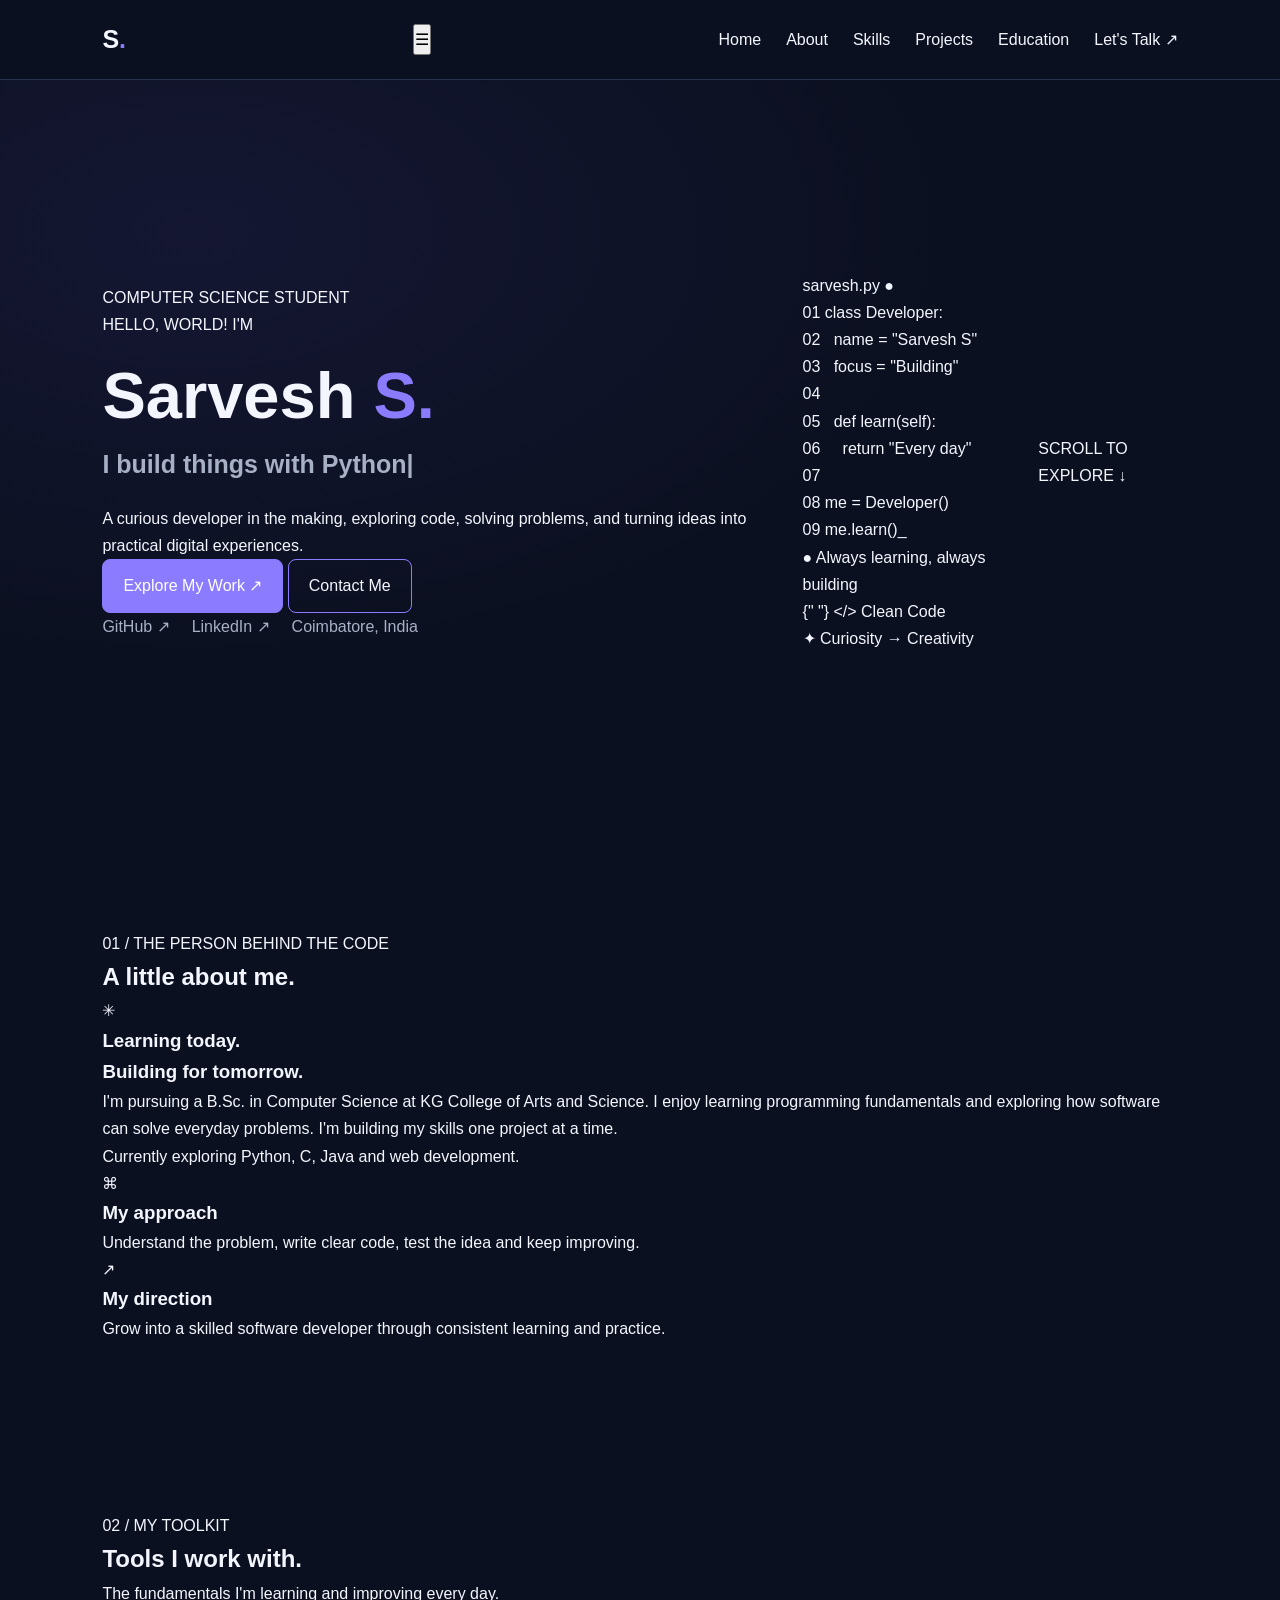
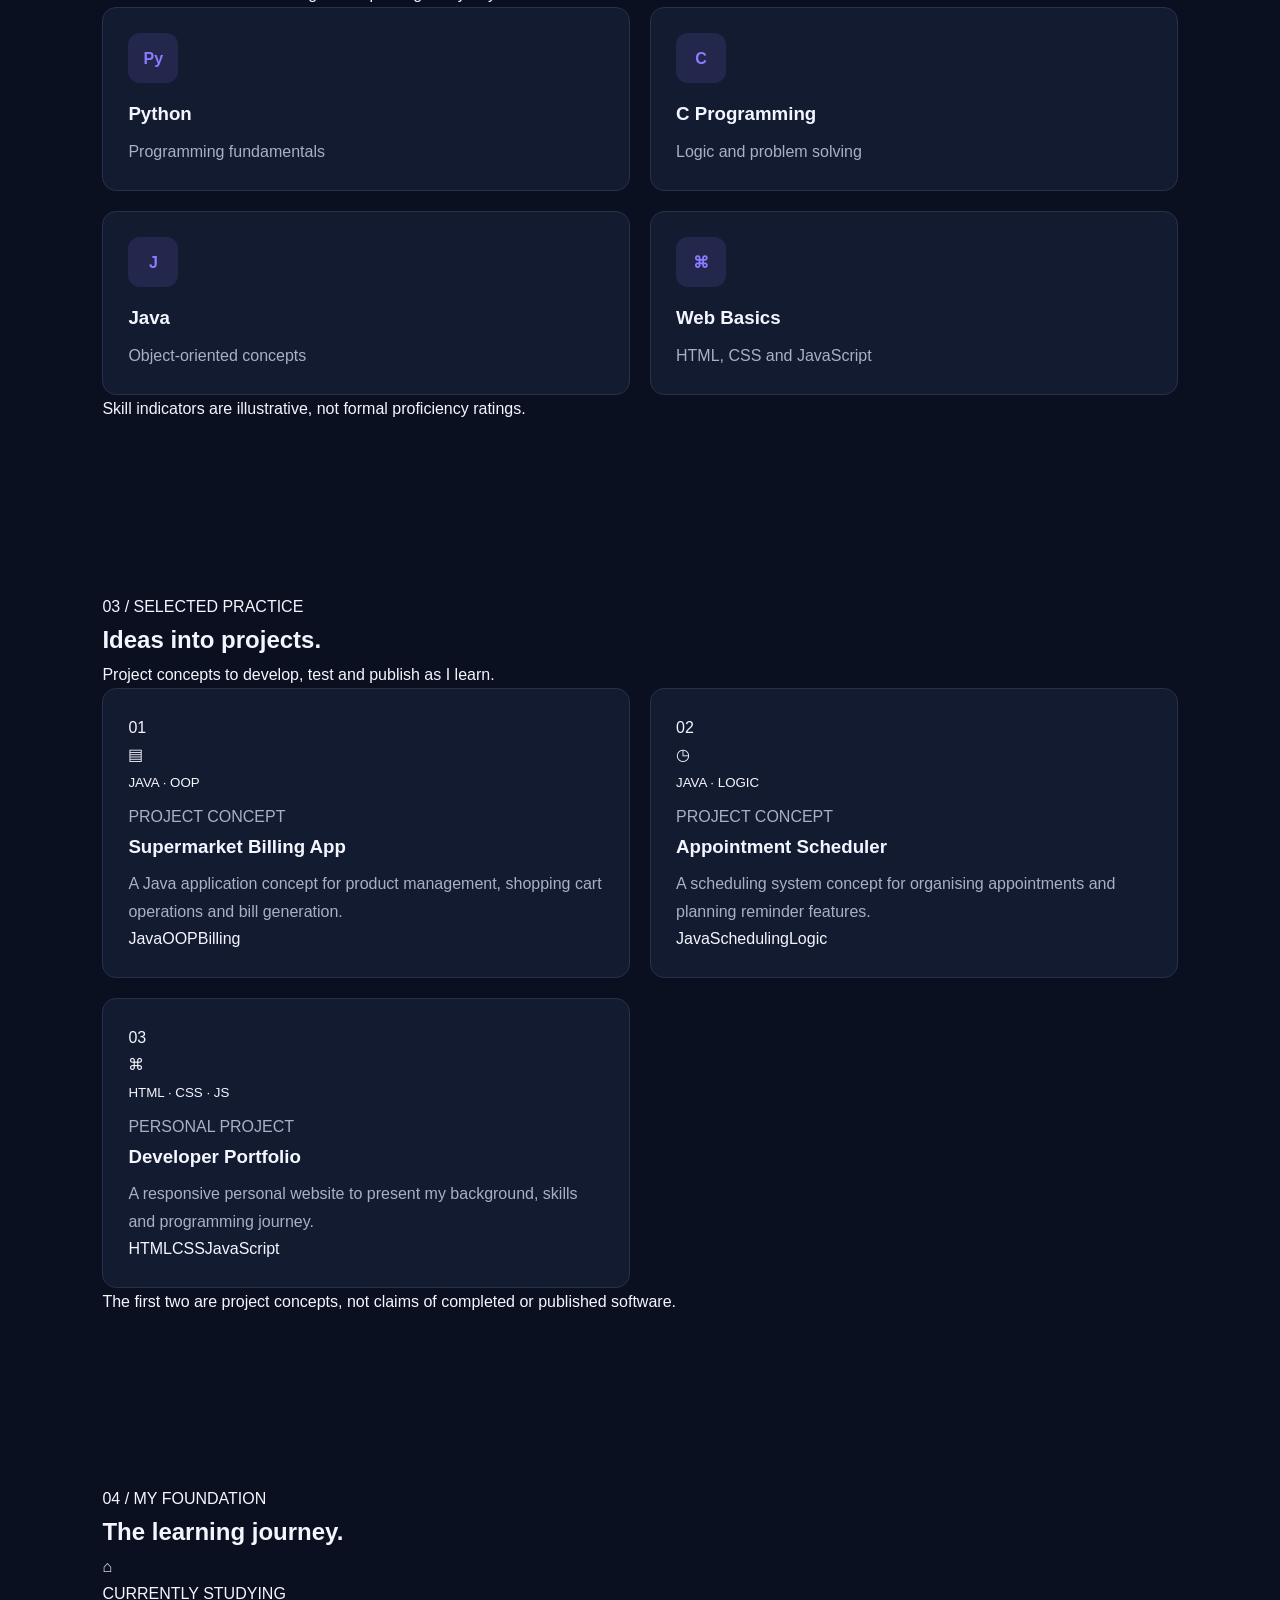
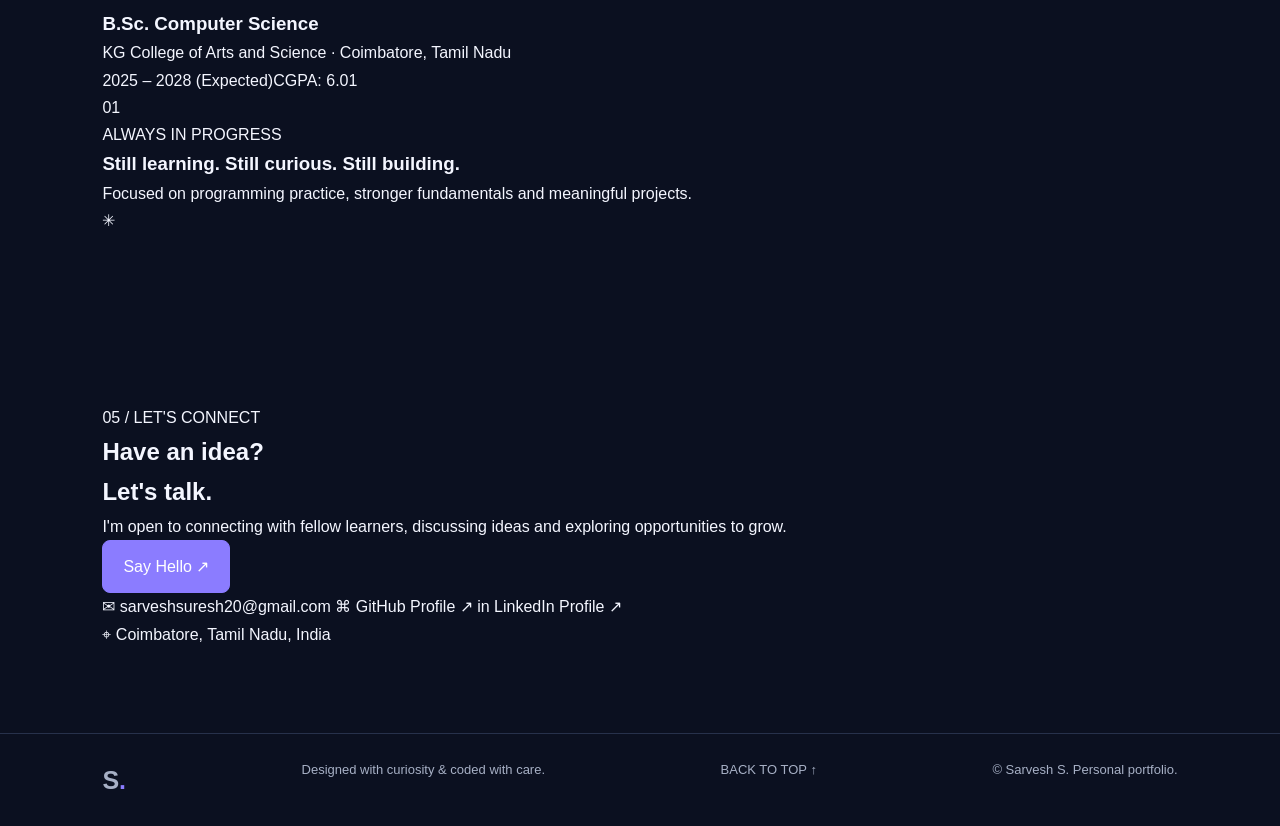
==== index.html @ 1a2bee74 "Add files via upload" ====
<!DOCTYPE html>
<html lang="en">
<head>
  <meta charset="UTF-8">
  <meta name="viewport" content="width=device-width, initial-scale=1.0">
  <meta name="description" content="Sarvesh S — Computer Science student and aspiring software developer.">
  <title>Sarvesh S | Developer Portfolio</title>
  <link rel="preconnect" href="https://fonts.googleapis.com">
  <link href="https://fonts.googleapis.com/css2?family=DM+Sans:wght@400;500;600;700&family=Space+Grotesk:wght@400;500;600;700&display=swap" rel="stylesheet">
  <link rel="stylesheet" href="style.css">
  <script src="script.js" defer></script>
</head>
<body>
  <div class="progress" id="progress"></div>

  <header class="navbar">
    <a href="#home" class="logo">S<span>.</span></a>
    <button class="menu-toggle" id="menuToggle" aria-label="Toggle navigation" aria-expanded="false">☰</button>
    <nav class="nav-links" id="navLinks">
      <a href="#home">Home</a>
      <a href="#about">About</a>
      <a href="#skills">Skills</a>
      <a href="#projects">Projects</a>
      <a href="#education">Education</a>
      <a href="#contact" class="nav-cta">Let's Talk ↗</a>
    </nav>
  </header>

  <main>
    <section class="hero section" id="home">
      <div class="hero-copy">
        <div class="availability"><span class="status-dot"></span> COMPUTER SCIENCE STUDENT</div>
        <p class="eyebrow">HELLO, WORLD! I'M</p>
        <h1>Sarvesh <span class="gradient-text">S.</span></h1>
        <h2>I build things with <span id="typingText">Python</span><span class="typing-cursor">|</span></h2>
        <p class="hero-description">
          A curious developer in the making, exploring code, solving problems,
          and turning ideas into practical digital experiences.
        </p>
        <div class="hero-actions">
          <a class="btn btn-primary" href="#projects">Explore My Work ↗</a>
          <a class="btn btn-outline" href="#contact">Contact Me</a>
        </div>
        <div class="social-links">
          <a href="https://github.com/sarveshsuresh20" target="_blank" rel="noopener noreferrer">GitHub ↗</a>
          <a href="https://www.linkedin.com/in/sarvesh-s-66861343b" target="_blank" rel="noopener noreferrer">LinkedIn ↗</a>
          <span>Coimbatore, India</span>
        </div>
      </div>

      <div class="hero-visual">
        <div class="glow glow-one"></div>
        <div class="glow glow-two"></div>
        <div class="code-card">
          <div class="code-header">
            <div class="window-dots"><i></i><i></i><i></i></div>
            <span>sarvesh.py</span>
            <span>●</span>
          </div>
          <div class="code-content">
            <p><span class="line-no">01</span> <span class="purple">class</span> Developer:</p>
            <p><span class="line-no">02</span> &nbsp; name = <span class="green">"Sarvesh S"</span></p>
            <p><span class="line-no">03</span> &nbsp; focus = <span class="green">"Building"</span></p>
            <p><span class="line-no">04</span></p>
            <p><span class="line-no">05</span> &nbsp; <span class="purple">def</span> <span class="yellow">learn</span>(self):</p>
            <p><span class="line-no">06</span> &nbsp;&nbsp;&nbsp; <span class="purple">return</span> <span class="green">"Every day"</span></p>
            <p><span class="line-no">07</span></p>
            <p><span class="line-no">08</span> me = Developer()</p>
            <p><span class="line-no">09</span> me.learn()<span class="typing-cursor">_</span></p>
          </div>
          <div class="code-footer"><span>●</span> Always learning, always building</div>
        </div>
        <div class="float-chip chip-top">{" "} &lt;/&gt; Clean Code</div>
        <div class="float-chip chip-bottom">✦ Curiosity → Creativity</div>
      </div>
      <a class="scroll-hint" href="#about">SCROLL TO EXPLORE <span>↓</span></a>
    </section>

    <section class="section" id="about">
      <div class="section-heading">
        <p class="eyebrow">01 / THE PERSON BEHIND THE CODE</p>
        <h2>A little about <span class="gradient-text">me.</span></h2>
      </div>
      <div class="about-grid">
        <article class="glass-card about-main">
          <span class="card-symbol">✳</span>
          <h3>Learning today.<br>Building for tomorrow.</h3>
          <p>
            I'm pursuing a B.Sc. in Computer Science at KG College of Arts and Science.
            I enjoy learning programming fundamentals and exploring how software can
            solve everyday problems. I'm building my skills one project at a time.
          </p>
          <p class="muted">Currently exploring Python, C, Java and web development.</p>
        </article>
        <article class="glass-card mini-card">
          <span class="mini-icon">⌘</span>
          <h3>My approach</h3>
          <p>Understand the problem, write clear code, test the idea and keep improving.</p>
        </article>
        <article class="glass-card mini-card">
          <span class="mini-icon">↗</span>
          <h3>My direction</h3>
          <p>Grow into a skilled software developer through consistent learning and practice.</p>
        </article>
      </div>
    </section>

    <section class="section section-alt" id="skills">
      <div class="section-heading">
        <p class="eyebrow">02 / MY TOOLKIT</p>
        <h2>Tools I work <span class="gradient-text">with.</span></h2>
        <p class="section-subtitle">The fundamentals I'm learning and improving every day.</p>
      </div>
      <div class="skills-grid">
        <article class="skill-card"><span class="skill-icon python">Py</span><h3>Python</h3><p>Programming fundamentals</p><div class="skill-track"><span style="width:75%"></span></div></article>
        <article class="skill-card"><span class="skill-icon clang">C</span><h3>C Programming</h3><p>Logic and problem solving</p><div class="skill-track"><span style="width:65%"></span></div></article>
        <article class="skill-card"><span class="skill-icon java">J</span><h3>Java</h3><p>Object-oriented concepts</p><div class="skill-track"><span style="width:60%"></span></div></article>
        <article class="skill-card"><span class="skill-icon web">⌘</span><h3>Web Basics</h3><p>HTML, CSS and JavaScript</p><div class="skill-track"><span style="width:50%"></span></div></article>
      </div>
      <p class="skill-note">Skill indicators are illustrative, not formal proficiency ratings.</p>
    </section>

    <section class="section" id="projects">
      <div class="section-heading">
        <p class="eyebrow">03 / SELECTED PRACTICE</p>
        <h2>Ideas into <span class="gradient-text">projects.</span></h2>
        <p class="section-subtitle">Project concepts to develop, test and publish as I learn.</p>
      </div>
      <div class="projects-grid">
        <article class="project-card">
          <div class="project-art art-purple"><span>01</span><div class="art-icon">▤</div><small>JAVA · OOP</small></div>
          <div class="project-info"><p class="project-type">PROJECT CONCEPT</p><h3>Supermarket Billing App</h3><p>A Java application concept for product management, shopping cart operations and bill generation.</p><div class="tag-list"><span>Java</span><span>OOP</span><span>Billing</span></div></div>
        </article>
        <article class="project-card">
          <div class="project-art art-blue"><span>02</span><div class="art-icon">◷</div><small>JAVA · LOGIC</small></div>
          <div class="project-info"><p class="project-type">PROJECT CONCEPT</p><h3>Appointment Scheduler</h3><p>A scheduling system concept for organising appointments and planning reminder features.</p><div class="tag-list"><span>Java</span><span>Scheduling</span><span>Logic</span></div></div>
        </article>
        <article class="project-card">
          <div class="project-art art-green"><span>03</span><div class="art-icon">⌘</div><small>HTML · CSS · JS</small></div>
          <div class="project-info"><p class="project-type">PERSONAL PROJECT</p><h3>Developer Portfolio</h3><p>A responsive personal website to present my background, skills and programming journey.</p><div class="tag-list"><span>HTML</span><span>CSS</span><span>JavaScript</span></div></div>
        </article>
      </div>
      <p class="project-note">The first two are project concepts, not claims of completed or published software.</p>
    </section>

    <section class="section section-alt" id="education">
      <div class="section-heading">
        <p class="eyebrow">04 / MY FOUNDATION</p>
        <h2>The learning <span class="gradient-text">journey.</span></h2>
      </div>
      <article class="education-card">
        <div class="education-icon">⌂</div>
        <div class="education-info">
          <span class="education-status">CURRENTLY STUDYING</span>
          <h3>B.Sc. Computer Science</h3>
          <p>KG College of Arts and Science · Coimbatore, Tamil Nadu</p>
          <div class="education-meta"><span>2025 – 2028 (Expected)</span><span>CGPA: 6.01</span></div>
        </div>
        <span class="education-mark">01</span>
      </article>
      <div class="learning-banner">
        <div><p class="eyebrow">ALWAYS IN PROGRESS</p><h3>Still learning. Still curious. Still building.</h3><p>Focused on programming practice, stronger fundamentals and meaningful projects.</p></div>
        <span class="banner-symbol">✳</span>
      </div>
    </section>

    <section class="section contact-section" id="contact">
      <div class="contact-panel">
        <div class="glow glow-contact"></div>
        <div class="contact-content">
          <p class="eyebrow">05 / LET'S CONNECT</p>
          <h2>Have an idea?<br><span class="gradient-text">Let's talk.</span></h2>
          <p>I'm open to connecting with fellow learners, discussing ideas and exploring opportunities to grow.</p>
          <a class="btn btn-primary" href="mailto:sarveshsuresh20@gmail.com">Say Hello ↗</a>
        </div>
        <div class="contact-details">
          <a href="mailto:sarveshsuresh20@gmail.com"><span>✉</span> sarveshsuresh20@gmail.com</a>
          <a href="https://github.com/sarveshsuresh20" target="_blank" rel="noopener noreferrer"><span>⌘</span> GitHub Profile ↗</a>
          <a href="https://www.linkedin.com/in/sarvesh-s-66861343b" target="_blank" rel="noopener noreferrer"><span>in</span> LinkedIn Profile ↗</a>
          <p><span>⌖</span> Coimbatore, Tamil Nadu, India</p>
        </div>
      </div>
    </section>
  </main>

  <footer class="footer">
    <a href="#home" class="logo">S<span>.</span></a>
    <p>Designed with curiosity & coded with care.</p>
    <a href="#home" class="back-top">BACK TO TOP ↑</a>
    <div class="footer-bottom">© <span id="year"></span> Sarvesh S. Personal portfolio.</div>
  </footer>
</body>
</html>
---- style.css ----
* {
    margin: 0;
    padding: 0;
    box-sizing: border-box;
}

:root {
    --bg: #0b1020;
    --card: #131b30;
    --text: #f4f6ff;
    --muted: #a7b0c5;
    --accent: #8b7cff;
    --border: #27314b;
}

body.light {
    --bg: #f5f7ff;
    --card: #ffffff;
    --text: #171c32;
    --muted: #5c6479;
    --accent: #6554e8;
    --border: #dce1ef;
}

html {
    scroll-behavior: smooth;
    scroll-padding-top: 85px;
}

body {
    font-family: Arial, sans-serif;
    background: var(--bg);
    color: var(--text);
    line-height: 1.7;
    transition: background 0.3s, color 0.3s;
}

a {
    color: inherit;
    text-decoration: none;
}

button, input, textarea {
    font: inherit;
}

button, a {
    -webkit-tap-highlight-color: transparent;
}

.navbar {
    position: sticky;
    top: 0;
    z-index: 100;
    display: flex;
    align-items: center;
    justify-content: space-between;
    padding: 18px 8%;
    background: var(--bg);
    border-bottom: 1px solid var(--border);
}

.logo {
    font-size: 25px;
    font-weight: bold;
}

.logo span, .hero h1 span {
    color: var(--accent);
}

.nav-links {
    display: flex;
    gap: 25px;
    list-style: none;
}

.nav-links a:hover, footer a:hover {
    color: var(--accent);
}

.theme-btn, .menu-btn {
    padding: 7px 12px;
    border: 1px solid var(--border);
    background: var(--card);
    color: var(--text);
    border-radius: 8px;
    cursor: pointer;
}

.menu-btn {
    display: none;
}

.hero {
    min-height: 85vh;
    padding: 90px 8%;
    display: flex;
    align-items: center;
    justify-content: space-between;
    gap: 50px;
    background:
        radial-gradient(ellipse at 15% 20%, #5144a622, transparent 50%),
        var(--bg);
}

.hero-content {
    max-width: 650px;
}

.tag {
    color: var(--accent);
    font-size: 13px;
    font-weight: bold;
    letter-spacing: 3px;
}

.hero h1 {
    font-size: clamp(38px, 6vw, 65px);
    line-height: 1.2;
    margin: 18px 0 8px;
}

.hero h2 {
    color: var(--muted);
    font-size: 25px;
    margin-bottom: 20px;
}

.hero-content > p:not(.tag) {
    color: var(--muted);
    max-width: 570px;
}

.hero-buttons {
    display: flex;
    flex-wrap: wrap;
    gap: 15px;
    margin: 28px 0;
}

.btn {
    display: inline-block;
    border: 1px solid var(--accent);
    border-radius: 8px;
    padding: 12px 20px;
    background: var(--accent);
    color: white;
    cursor: pointer;
    transition: transform 0.2s;
}

.btn:hover {
    transform: translateY(-3px);
}

.btn-outline {
    background: transparent;
    color: var(--text);
}

.social-links {
    display: flex;
    gap: 22px;
    color: var(--muted);
}

.hero-card {
    width: 300px;
    min-width: 260px;
    padding: 35px 20px;
    background: var(--card);
    border: 1px solid var(--border);
    border-radius: 20px;
    text-align: center;
    box-shadow: 0 20px 60px #0002;
}

.avatar {
    width: 110px;
    height: 110px;
    display: grid;
    place-items: center;
    margin: 0 auto 20px;
    border-radius: 50%;
    background: linear-gradient(135deg, var(--accent), #36c8dc);
    color: white;
    font-size: 35px;
    font-weight: bold;
}

.hero-card h3 {
    font-size: 24px;
}

.hero-card p {
    color: var(--muted);
}

.status {
    margin-top: 20px;
    color: #48d6a1;
    font-size: 13px;
}

.section {
    padding: 85px 8%;
}

.section-title {
    font-size: 36px;
    margin: 8px 0 30px;
}

.about-box, .contact-box {
    padding: 30px;
    background: var(--card);
    border: 1px solid var(--border);
    border-radius: 16px;
}

.about-box > p {
    color: var(--muted);
    margin-bottom: 15px;
}

.education {
    margin-top: 28px;
    padding-top: 22px;
    border-top: 1px solid var(--border);
}

.education h3 {
    margin-bottom: 10px;
}

.education p {
    color: var(--muted);
}

.skills-grid, .projects-grid {
    display: grid;
    grid-template-columns: repeat(2, minmax(0, 1fr));
    gap: 20px;
}

.skill-card, .project-card {
    padding: 25px;
    background: var(--card);
    border: 1px solid var(--border);
    border-radius: 14px;
    transition: transform 0.25s, border-color 0.25s;
}

.skill-card:hover, .project-card:hover {
    transform: translateY(-5px);
    border-color: var(--accent);
}

.skill-icon {
    display: grid;
    place-items: center;
    width: 50px;
    height: 50px;
    margin-bottom: 15px;
    background: #8b7cff22;
    color: var(--accent);
    border-radius: 12px;
    font-weight: bold;
}

.skill-card p, .project-card p, .note {
    color: var(--muted);
    margin-top: 8px;
}

.project-number {
    color: var(--accent);
    font-weight: bold;
}

.tech {
    display: inline-block;
    margin-top: 18px;
    padding: 4px 12px;
    color: var(--accent);
    background: #8b7cff22;
    border-radius: 20px;
    font-size: 13px;
}

.note {
    font-size: 13px;
    margin-top: 18px;
}

.contact-box {
    display: grid;
    grid-template-columns: 1fr 1fr;
    gap: 35px;
}

.contact-box p {
    color: var(--muted);
    margin-top: 15px;
    overflow-wrap: anywhere;
}

.contact-box a:hover {
    color: var(--accent);
}

form {
    display: flex;
    flex-direction: column;
    gap: 10px;
}

form label {
    font-size: 14px;
}

input, textarea {
    width: 100%;
    padding: 12px;
    color: var(--text);
    background: var(--bg);
    border: 1px solid var(--border);
    border-radius: 8px;
    outline: none;
}

input:focus, textarea:focus {
    border-color: var(--accent);
}

textarea {
    resize: vertical;
}

#formStatus {
    font-size: 13px;
    margin-top: 5px;
}

footer {
    display: flex;
    justify-content: space-between;
    gap: 15px;
    padding: 25px 8%;
    border-top: 1px solid var(--border);
    color: var(--muted);
    font-size: 13px;
}

:focus-visible {
    outline: 2px solid var(--accent);
    outline-offset: 4px;
}

@media (max-width: 800px) {
    .navbar {
        padding: 15px 5%;
    }

    .menu-btn {
        display: block;
        margin-left: auto;
        margin-right: 12px;
    }

    .nav-links {
        display: none;
        position: absolute;
        top: 70px;
        left: 0;
        right: 0;
        flex-direction: column;
        gap: 0;
        padding: 10px 5%;
        background: var(--card);
        border-bottom: 1px solid var(--border);
    }

    .nav-links.open {
        display: flex;
    }

    .nav-links a {
        display: block;
        padding: 10px;
    }

    .hero {
        flex-direction: column;
        align-items: flex-start;
        padding: 65px 6%;
    }

    .hero-card {
        width: 100%;
        max-width: 400px;
        align-self: center;
    }

    .section {
        padding: 65px 6%;
    }

    .contact-box {
        grid-template-columns: 1fr;
    }
}

@media (max-width: 500px) {
    .skills-grid, .projects-grid {
        grid-template-columns: 1fr;
    }

    .section-title {
        font-size: 30px;
    }

    footer {
        flex-direction: column;
    }
}

@media (prefers-reduced-motion: reduce) {
    *, *::before, *::after {
        scroll-behavior: auto !important;
        transition: none !important;
        animation: none !important;
    }
}
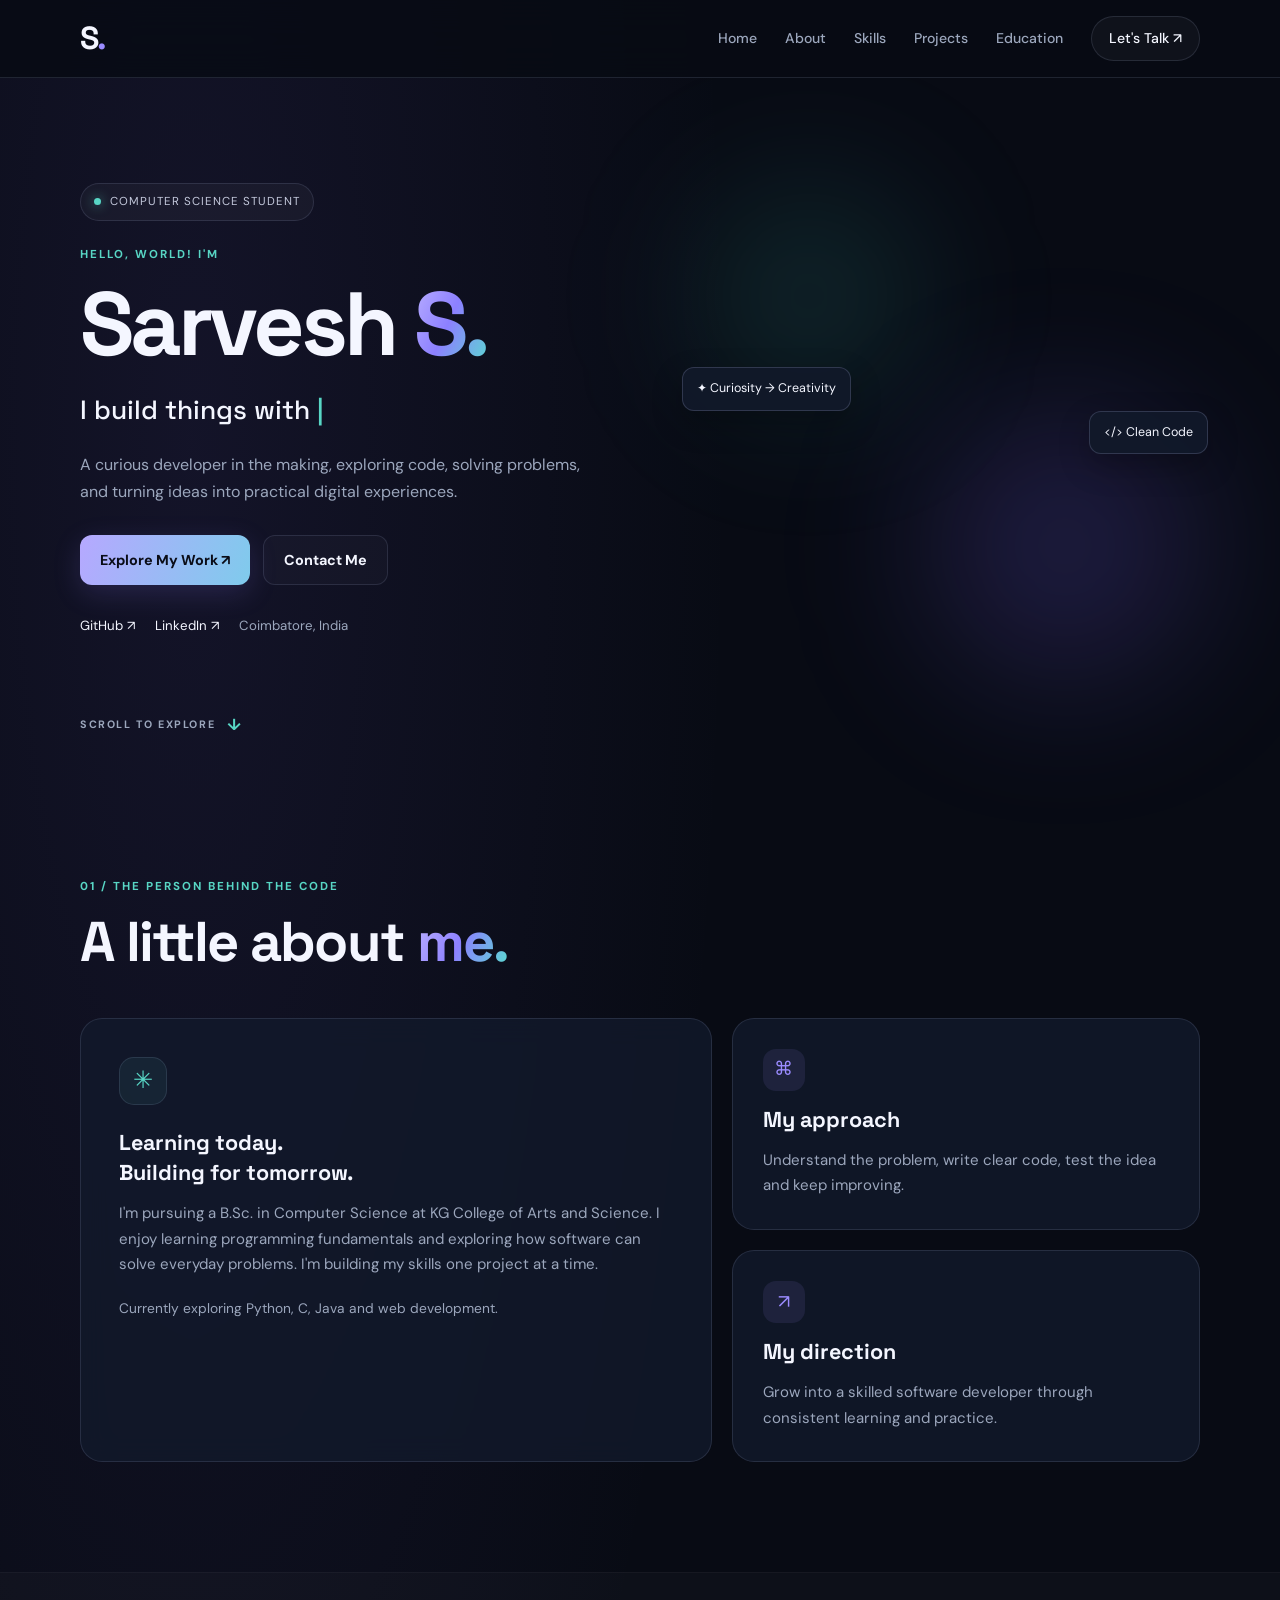
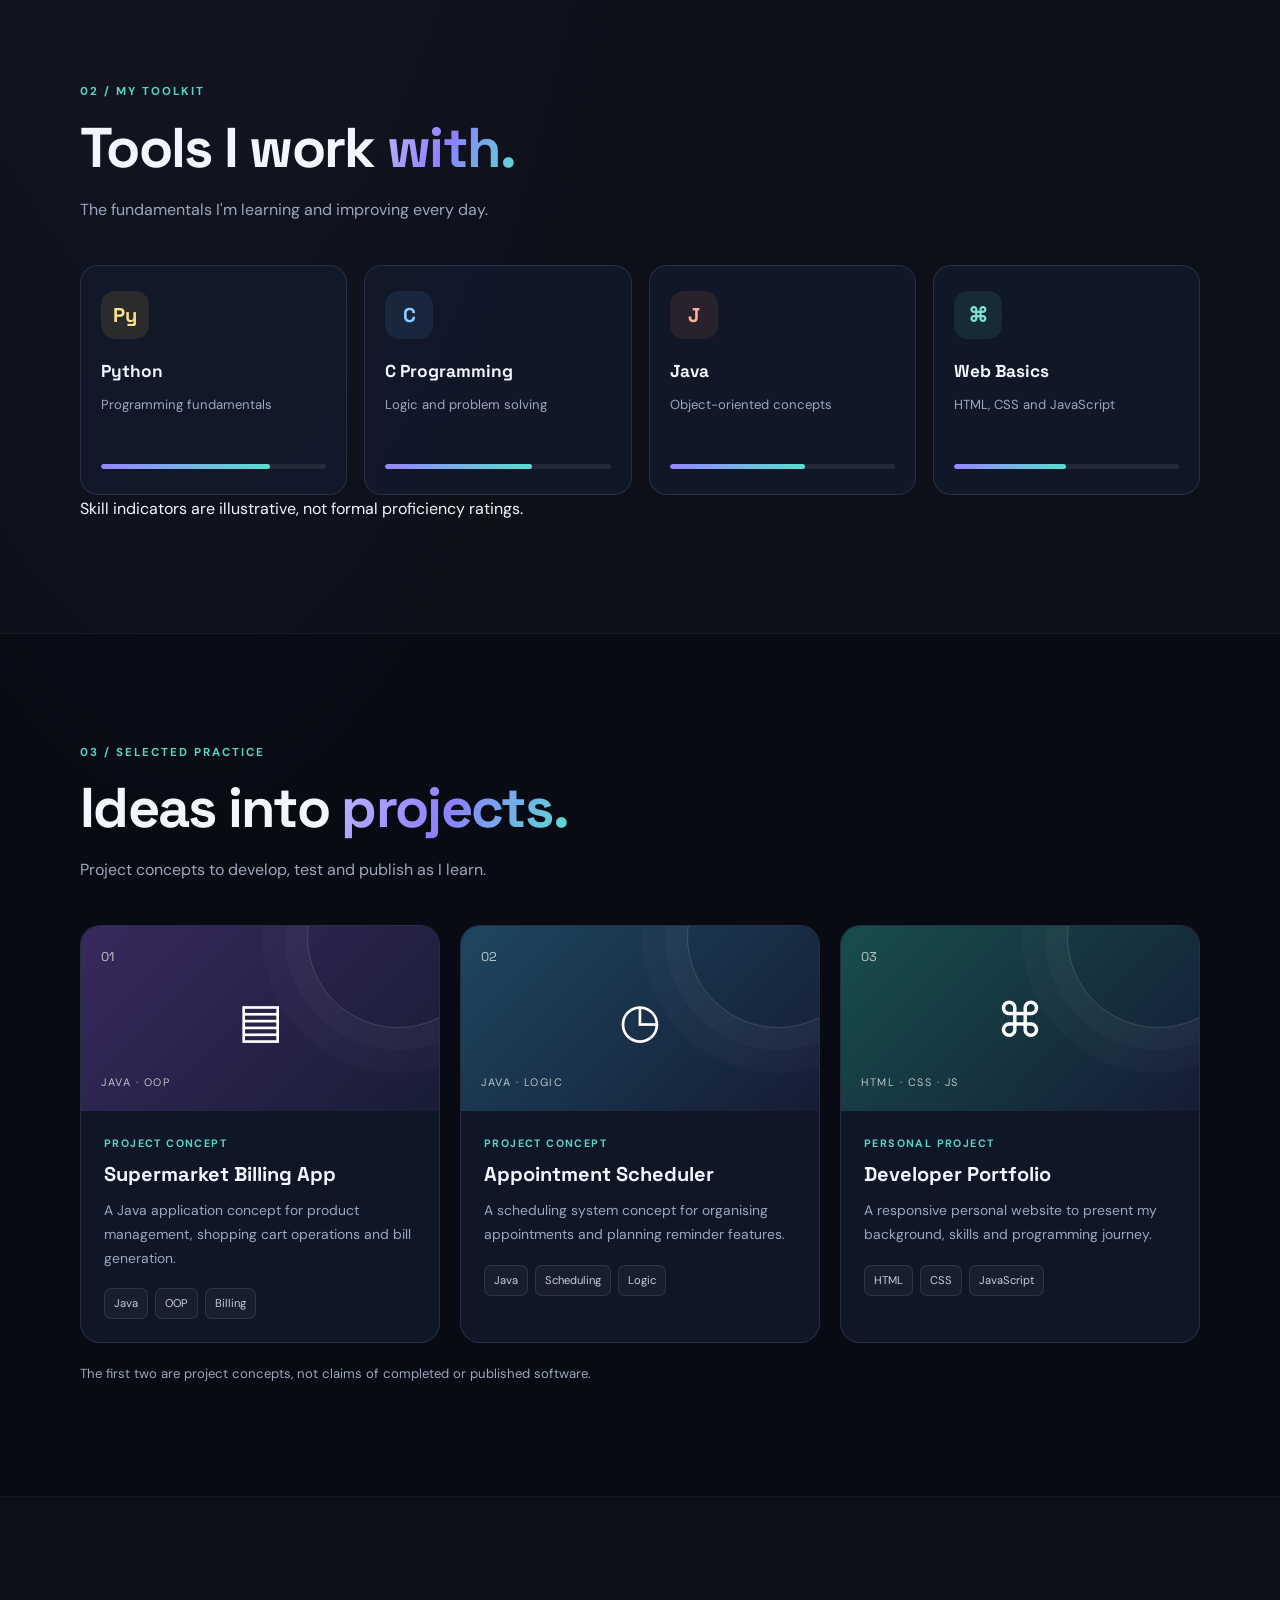
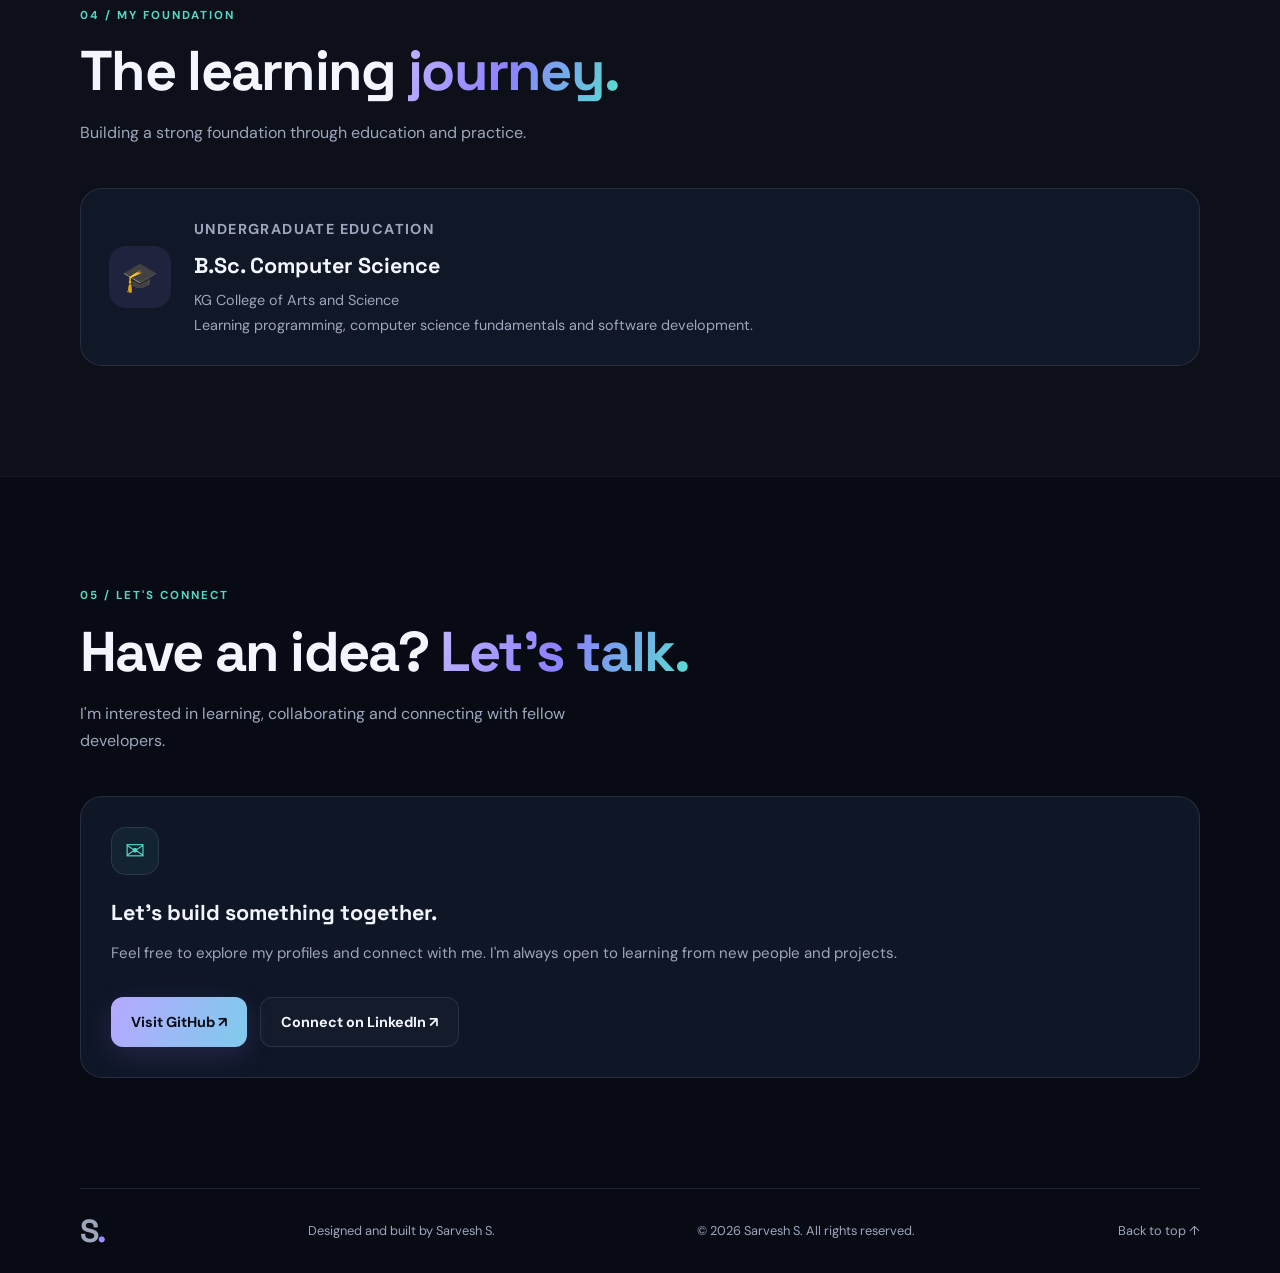
==== commit 1b7d1a08: "Create index.html" ====
--- a/index.html
+++ b/index.html
@@ -1,194 +1,546 @@
-
-<!DOCTYPE html>
-<html lang="en">
-<head>
-  <meta charset="UTF-8">
-  <meta name="viewport" content="width=device-width, initial-scale=1.0">
-  <meta name="description" content="Sarvesh S — Computer Science student and aspiring software developer.">
-  <title>Sarvesh S | Developer Portfolio</title>
-  <link rel="preconnect" href="https://fonts.googleapis.com">
-  <link href="https://fonts.googleapis.com/css2?family=DM+Sans:wght@400;500;600;700&family=Space+Grotesk:wght@400;500;600;700&display=swap" rel="stylesheet">
-  <link rel="stylesheet" href="style.css">
-  <script src="script.js" defer></script>
-</head>
-<body>
-  <div class="progress" id="progress"></div>
-
-  <header class="navbar">
-    <a href="#home" class="logo">S<span>.</span></a>
-    <button class="menu-toggle" id="menuToggle" aria-label="Toggle navigation" aria-expanded="false">☰</button>
-    <nav class="nav-links" id="navLinks">
-      <a href="#home">Home</a>
-      <a href="#about">About</a>
-      <a href="#skills">Skills</a>
-      <a href="#projects">Projects</a>
-      <a href="#education">Education</a>
-      <a href="#contact" class="nav-cta">Let's Talk ↗</a>
-    </nav>
-  </header>
-
-  <main>
-    <section class="hero section" id="home">
-      <div class="hero-copy">
-        <div class="availability"><span class="status-dot"></span> COMPUTER SCIENCE STUDENT</div>
-        <p class="eyebrow">HELLO, WORLD! I'M</p>
-        <h1>Sarvesh <span class="gradient-text">S.</span></h1>
-        <h2>I build things with <span id="typingText">Python</span><span class="typing-cursor">|</span></h2>
-        <p class="hero-description">
-          A curious developer in the making, exploring code, solving problems,
-          and turning ideas into practical digital experiences.
-        </p>
-        <div class="hero-actions">
-          <a class="btn btn-primary" href="#projects">Explore My Work ↗</a>
-          <a class="btn btn-outline" href="#contact">Contact Me</a>
-        </div>
-        <div class="social-links">
-          <a href="https://github.com/sarveshsuresh20" target="_blank" rel="noopener noreferrer">GitHub ↗</a>
-          <a href="https://www.linkedin.com/in/sarvesh-s-66861343b" target="_blank" rel="noopener noreferrer">LinkedIn ↗</a>
-          <span>Coimbatore, India</span>
-        </div>
-      </div>
-
-      <div class="hero-visual">
-        <div class="glow glow-one"></div>
-        <div class="glow glow-two"></div>
-        <div class="code-card">
-          <div class="code-header">
-            <div class="window-dots"><i></i><i></i><i></i></div>
-            <span>sarvesh.py</span>
-            <span>●</span>
-          </div>
-          <div class="code-content">
-            <p><span class="line-no">01</span> <span class="purple">class</span> Developer:</p>
-            <p><span class="line-no">02</span> &nbsp; name = <span class="green">"Sarvesh S"</span></p>
-            <p><span class="line-no">03</span> &nbsp; focus = <span class="green">"Building"</span></p>
-            <p><span class="line-no">04</span></p>
-            <p><span class="line-no">05</span> &nbsp; <span class="purple">def</span> <span class="yellow">learn</span>(self):</p>
-            <p><span class="line-no">06</span> &nbsp;&nbsp;&nbsp; <span class="purple">return</span> <span class="green">"Every day"</span></p>
-            <p><span class="line-no">07</span></p>
-            <p><span class="line-no">08</span> me = Developer()</p>
-            <p><span class="line-no">09</span> me.learn()<span class="typing-cursor">_</span></p>
-          </div>
-          <div class="code-footer"><span>●</span> Always learning, always building</div>
-        </div>
-        <div class="float-chip chip-top">{" "} &lt;/&gt; Clean Code</div>
-        <div class="float-chip chip-bottom">✦ Curiosity → Creativity</div>
-      </div>
-      <a class="scroll-hint" href="#about">SCROLL TO EXPLORE <span>↓</span></a>
-    </section>
-
-    <section class="section" id="about">
-      <div class="section-heading">
-        <p class="eyebrow">01 / THE PERSON BEHIND THE CODE</p>
-        <h2>A little about <span class="gradient-text">me.</span></h2>
-      </div>
-      <div class="about-grid">
-        <article class="glass-card about-main">
-          <span class="card-symbol">✳</span>
-          <h3>Learning today.<br>Building for tomorrow.</h3>
-          <p>
-            I'm pursuing a B.Sc. in Computer Science at KG College of Arts and Science.
-            I enjoy learning programming fundamentals and exploring how software can
-            solve everyday problems. I'm building my skills one project at a time.
-          </p>
-          <p class="muted">Currently exploring Python, C, Java and web development.</p>
-        </article>
-        <article class="glass-card mini-card">
-          <span class="mini-icon">⌘</span>
-          <h3>My approach</h3>
-          <p>Understand the problem, write clear code, test the idea and keep improving.</p>
-        </article>
-        <article class="glass-card mini-card">
-          <span class="mini-icon">↗</span>
-          <h3>My direction</h3>
-          <p>Grow into a skilled software developer through consistent learning and practice.</p>
-        </article>
-      </div>
-    </section>
-
-    <section class="section section-alt" id="skills">
-      <div class="section-heading">
-        <p class="eyebrow">02 / MY TOOLKIT</p>
-        <h2>Tools I work <span class="gradient-text">with.</span></h2>
-        <p class="section-subtitle">The fundamentals I'm learning and improving every day.</p>
-      </div>
-      <div class="skills-grid">
-        <article class="skill-card"><span class="skill-icon python">Py</span><h3>Python</h3><p>Programming fundamentals</p><div class="skill-track"><span style="width:75%"></span></div></article>
-        <article class="skill-card"><span class="skill-icon clang">C</span><h3>C Programming</h3><p>Logic and problem solving</p><div class="skill-track"><span style="width:65%"></span></div></article>
-        <article class="skill-card"><span class="skill-icon java">J</span><h3>Java</h3><p>Object-oriented concepts</p><div class="skill-track"><span style="width:60%"></span></div></article>
-        <article class="skill-card"><span class="skill-icon web">⌘</span><h3>Web Basics</h3><p>HTML, CSS and JavaScript</p><div class="skill-track"><span style="width:50%"></span></div></article>
-      </div>
-      <p class="skill-note">Skill indicators are illustrative, not formal proficiency ratings.</p>
-    </section>
-
-    <section class="section" id="projects">
-      <div class="section-heading">
-        <p class="eyebrow">03 / SELECTED PRACTICE</p>
-        <h2>Ideas into <span class="gradient-text">projects.</span></h2>
-        <p class="section-subtitle">Project concepts to develop, test and publish as I learn.</p>
-      </div>
-      <div class="projects-grid">
-        <article class="project-card">
-          <div class="project-art art-purple"><span>01</span><div class="art-icon">▤</div><small>JAVA · OOP</small></div>
-          <div class="project-info"><p class="project-type">PROJECT CONCEPT</p><h3>Supermarket Billing App</h3><p>A Java application concept for product management, shopping cart operations and bill generation.</p><div class="tag-list"><span>Java</span><span>OOP</span><span>Billing</span></div></div>
-        </article>
-        <article class="project-card">
-          <div class="project-art art-blue"><span>02</span><div class="art-icon">◷</div><small>JAVA · LOGIC</small></div>
-          <div class="project-info"><p class="project-type">PROJECT CONCEPT</p><h3>Appointment Scheduler</h3><p>A scheduling system concept for organising appointments and planning reminder features.</p><div class="tag-list"><span>Java</span><span>Scheduling</span><span>Logic</span></div></div>
-        </article>
-        <article class="project-card">
-          <div class="project-art art-green"><span>03</span><div class="art-icon">⌘</div><small>HTML · CSS · JS</small></div>
-          <div class="project-info"><p class="project-type">PERSONAL PROJECT</p><h3>Developer Portfolio</h3><p>A responsive personal website to present my background, skills and programming journey.</p><div class="tag-list"><span>HTML</span><span>CSS</span><span>JavaScript</span></div></div>
-        </article>
-      </div>
-      <p class="project-note">The first two are project concepts, not claims of completed or published software.</p>
-    </section>
-
-    <section class="section section-alt" id="education">
-      <div class="section-heading">
-        <p class="eyebrow">04 / MY FOUNDATION</p>
-        <h2>The learning <span class="gradient-text">journey.</span></h2>
-      </div>
-      <article class="education-card">
-        <div class="education-icon">⌂</div>
-        <div class="education-info">
-          <span class="education-status">CURRENTLY STUDYING</span>
-          <h3>B.Sc. Computer Science</h3>
-          <p>KG College of Arts and Science · Coimbatore, Tamil Nadu</p>
-          <div class="education-meta"><span>2025 – 2028 (Expected)</span><span>CGPA: 6.01</span></div>
-        </div>
-        <span class="education-mark">01</span>
-      </article>
-      <div class="learning-banner">
-        <div><p class="eyebrow">ALWAYS IN PROGRESS</p><h3>Still learning. Still curious. Still building.</h3><p>Focused on programming practice, stronger fundamentals and meaningful projects.</p></div>
-        <span class="banner-symbol">✳</span>
-      </div>
-    </section>
-
-    <section class="section contact-section" id="contact">
-      <div class="contact-panel">
-        <div class="glow glow-contact"></div>
-        <div class="contact-content">
-          <p class="eyebrow">05 / LET'S CONNECT</p>
-          <h2>Have an idea?<br><span class="gradient-text">Let's talk.</span></h2>
-          <p>I'm open to connecting with fellow learners, discussing ideas and exploring opportunities to grow.</p>
-          <a class="btn btn-primary" href="mailto:sarveshsuresh20@gmail.com">Say Hello ↗</a>
-        </div>
-        <div class="contact-details">
-          <a href="mailto:sarveshsuresh20@gmail.com"><span>✉</span> sarveshsuresh20@gmail.com</a>
-          <a href="https://github.com/sarveshsuresh20" target="_blank" rel="noopener noreferrer"><span>⌘</span> GitHub Profile ↗</a>
-          <a href="https://www.linkedin.com/in/sarvesh-s-66861343b" target="_blank" rel="noopener noreferrer"><span>in</span> LinkedIn Profile ↗</a>
-          <p><span>⌖</span> Coimbatore, Tamil Nadu, India</p>
-        </div>
-      </div>
-    </section>
-  </main>
-
-  <footer class="footer">
-    <a href="#home" class="logo">S<span>.</span></a>
-    <p>Designed with curiosity & coded with care.</p>
-    <a href="#home" class="back-top">BACK TO TOP ↑</a>
-    <div class="footer-bottom">© <span id="year"></span> Sarvesh S. Personal portfolio.</div>
-  </footer>
-</body>
-</html>
+
+<!DOCTYPE html>
+<html lang="en">
+<head>
+  <meta charset="UTF-8">
+  <meta name="viewport" content="width=device-width, initial-scale=1.0">
+
+  <meta name="description" content="Sarvesh S — Computer Science student and aspiring software developer.">
+
+  <title>Sarvesh S | Developer Portfolio</title>
+
+  <link rel="preconnect" href="https://fonts.googleapis.com">
+  <link rel="preconnect" href="https://fonts.gstatic.com" crossorigin>
+
+  <link
+    href="https://fonts.googleapis.com/css2?family=DM+Sans:wght@400;500;600;700&family=Space+Grotesk:wght@400;500;600;700&display=swap"
+    rel="stylesheet">
+
+  <link rel="stylesheet" href="style.css">
+  <script src="script.js" defer></script>
+</head>
+
+<body>
+
+  <!-- SCROLL PROGRESS -->
+  <div class="progress" id="progress"></div>
+
+  <!-- NAVIGATION -->
+  <header class="navbar">
+    <a href="#home" class="logo" aria-label="Sarvesh home">S<span>.</span></a>
+
+    <button
+      class="menu-toggle"
+      id="menuToggle"
+      type="button"
+      aria-label="Toggle navigation"
+      aria-expanded="false"
+      aria-controls="navLinks">
+      ☰
+    </button>
+
+    <nav class="nav-links" id="navLinks" aria-label="Main navigation">
+      <a href="#home">Home</a>
+      <a href="#about">About</a>
+      <a href="#skills">Skills</a>
+      <a href="#projects">Projects</a>
+      <a href="#education">Education</a>
+      <a href="#contact" class="nav-cta">Let's Talk ↗</a>
+    </nav>
+  </header>
+
+  <main>
+
+    <!-- HERO SECTION -->
+    <section class="hero section" id="home">
+
+      <div class="hero-copy">
+
+        <div class="availability">
+          <span class="status-dot"></span>
+          COMPUTER SCIENCE STUDENT
+        </div>
+
+        <p class="eyebrow">HELLO, WORLD! I'M</p>
+
+        <h1>
+          Sarvesh <span class="gradient-text">S.</span>
+        </h1>
+
+        <h2>
+          I build things with
+          <span id="typingText">Python</span>
+          <span class="typing-cursor" aria-hidden="true">|</span>
+        </h2>
+
+        <p class="hero-description">
+          A curious developer in the making, exploring code, solving problems,
+          and turning ideas into practical digital experiences.
+        </p>
+
+        <div class="hero-actions">
+          <a class="btn btn-primary" href="#projects">
+            Explore My Work ↗
+          </a>
+
+          <a class="btn btn-outline" href="#contact">
+            Contact Me
+          </a>
+        </div>
+
+        <div class="social-links">
+          <a
+            href="https://github.com/sarveshsuresh20"
+            target="_blank"
+            rel="noopener noreferrer">
+            GitHub ↗
+          </a>
+
+          <a
+            href="https://www.linkedin.com/in/sarvesh-s-66861343b"
+            target="_blank"
+            rel="noopener noreferrer">
+            LinkedIn ↗
+          </a>
+
+          <span>Coimbatore, India</span>
+        </div>
+
+      </div>
+
+      <!-- HERO VISUAL -->
+      <div class="hero-visual" aria-label="Developer-themed decoration">
+
+        <div class="glow glow-one"></div>
+        <div class="glow glow-two"></div>
+
+        <div class="float-chip chip-top">
+          &lt;/&gt; Clean Code
+        </div>
+
+        <div class="float-chip chip-bottom">
+          ✦ Curiosity → Creativity
+        </div>
+
+      </div>
+
+      <a class="scroll-hint" href="#about">
+        SCROLL TO EXPLORE <span>↓</span>
+      </a>
+
+    </section>
+
+    <!-- ABOUT SECTION -->
+    <section class="section" id="about">
+
+      <div class="section-heading">
+        <p class="eyebrow">01 / THE PERSON BEHIND THE CODE</p>
+
+        <h2>
+          A little about
+          <span class="gradient-text">me.</span>
+        </h2>
+      </div>
+
+      <div class="about-grid">
+
+        <article class="glass-card about-main">
+
+          <span class="card-symbol" aria-hidden="true">✳</span>
+
+          <h3>
+            Learning today.<br>
+            Building for tomorrow.
+          </h3>
+
+          <p>
+            I'm pursuing a B.Sc. in Computer Science at KG College of Arts
+            and Science. I enjoy learning programming fundamentals and
+            exploring how software can solve everyday problems. I'm building
+            my skills one project at a time.
+          </p>
+
+          <p class="muted">
+            Currently exploring Python, C, Java and web development.
+          </p>
+
+        </article>
+
+        <article class="glass-card mini-card">
+
+          <span class="mini-icon" aria-hidden="true">⌘</span>
+
+          <h3>My approach</h3>
+
+          <p>
+            Understand the problem, write clear code, test the idea and
+            keep improving.
+          </p>
+
+        </article>
+
+        <article class="glass-card mini-card">
+
+          <span class="mini-icon" aria-hidden="true">↗</span>
+
+          <h3>My direction</h3>
+
+          <p>
+            Grow into a skilled software developer through consistent
+            learning and practice.
+          </p>
+
+        </article>
+
+      </div>
+
+    </section>
+
+    <!-- SKILLS SECTION -->
+    <section class="section section-alt" id="skills">
+
+      <div class="section-heading">
+
+        <p class="eyebrow">02 / MY TOOLKIT</p>
+
+        <h2>
+          Tools I work
+          <span class="gradient-text">with.</span>
+        </h2>
+
+        <p class="section-subtitle">
+          The fundamentals I'm learning and improving every day.
+        </p>
+
+      </div>
+
+      <div class="skills-grid">
+
+        <article class="skill-card">
+
+          <span class="skill-icon python" aria-hidden="true">Py</span>
+
+          <h3>Python</h3>
+
+          <p>Programming fundamentals</p>
+
+          <div
+            class="skill-track"
+            role="img"
+            aria-label="Illustrative Python skill indicator: 75 percent">
+            <span style="width: 75%"></span>
+          </div>
+
+        </article>
+
+        <article class="skill-card">
+
+          <span class="skill-icon clang" aria-hidden="true">C</span>
+
+          <h3>C Programming</h3>
+
+          <p>Logic and problem solving</p>
+
+          <div
+            class="skill-track"
+            role="img"
+            aria-label="Illustrative C programming skill indicator: 65 percent">
+            <span style="width: 65%"></span>
+          </div>
+
+        </article>
+
+        <article class="skill-card">
+
+          <span class="skill-icon java" aria-hidden="true">J</span>
+
+          <h3>Java</h3>
+
+          <p>Object-oriented concepts</p>
+
+          <div
+            class="skill-track"
+            role="img"
+            aria-label="Illustrative Java skill indicator: 60 percent">
+            <span style="width: 60%"></span>
+          </div>
+
+        </article>
+
+        <article class="skill-card">
+
+          <span class="skill-icon web" aria-hidden="true">⌘</span>
+
+          <h3>Web Basics</h3>
+
+          <p>HTML, CSS and JavaScript</p>
+
+          <div
+            class="skill-track"
+            role="img"
+            aria-label="Illustrative web development skill indicator: 50 percent">
+            <span style="width: 50%"></span>
+          </div>
+
+        </article>
+
+      </div>
+
+      <p class="skill-note">
+        Skill indicators are illustrative, not formal proficiency ratings.
+      </p>
+
+    </section>
+
+    <!-- PROJECTS SECTION -->
+    <section class="section" id="projects">
+
+      <div class="section-heading">
+
+        <p class="eyebrow">03 / SELECTED PRACTICE</p>
+
+        <h2>
+          Ideas into
+          <span class="gradient-text">projects.</span>
+        </h2>
+
+        <p class="section-subtitle">
+          Project concepts to develop, test and publish as I learn.
+        </p>
+
+      </div>
+
+      <div class="projects-grid">
+
+        <article class="project-card">
+
+          <div class="project-art art-purple">
+
+            <span>01</span>
+
+            <div class="art-icon" aria-hidden="true">▤</div>
+
+            <small>JAVA · OOP</small>
+
+          </div>
+
+          <div class="project-info">
+
+            <p class="project-type">PROJECT CONCEPT</p>
+
+            <h3>Supermarket Billing App</h3>
+
+            <p>
+              A Java application concept for product management, shopping
+              cart operations and bill generation.
+            </p>
+
+            <div class="tag-list">
+              <span>Java</span>
+              <span>OOP</span>
+              <span>Billing</span>
+            </div>
+
+          </div>
+
+        </article>
+
+        <article class="project-card">
+
+          <div class="project-art art-blue">
+
+            <span>02</span>
+
+            <div class="art-icon" aria-hidden="true">◷</div>
+
+            <small>JAVA · LOGIC</small>
+
+          </div>
+
+          <div class="project-info">
+
+            <p class="project-type">PROJECT CONCEPT</p>
+
+            <h3>Appointment Scheduler</h3>
+
+            <p>
+              A scheduling system concept for organising appointments
+              and planning reminder features.
+            </p>
+
+            <div class="tag-list">
+              <span>Java</span>
+              <span>Scheduling</span>
+              <span>Logic</span>
+            </div>
+
+          </div>
+
+        </article>
+
+        <article class="project-card">
+
+          <div class="project-art art-green">
+
+            <span>03</span>
+
+            <div class="art-icon" aria-hidden="true">⌘</div>
+
+            <small>HTML · CSS · JS</small>
+
+          </div>
+
+          <div class="project-info">
+
+            <p class="project-type">PERSONAL PROJECT</p>
+
+            <h3>Developer Portfolio</h3>
+
+            <p>
+              A responsive personal website to present my background,
+              skills and programming journey.
+            </p>
+
+            <div class="tag-list">
+              <span>HTML</span>
+              <span>CSS</span>
+              <span>JavaScript</span>
+            </div>
+
+          </div>
+
+        </article>
+
+      </div>
+
+      <p class="project-note">
+        The first two are project concepts, not claims of completed
+        or published software.
+      </p>
+
+    </section>
+
+    <!-- EDUCATION SECTION -->
+    <section class="section section-alt" id="education">
+
+      <div class="section-heading">
+
+        <p class="eyebrow">04 / MY FOUNDATION</p>
+
+        <h2>
+          The learning
+          <span class="gradient-text">journey.</span>
+        </h2>
+
+        <p class="section-subtitle">
+          Building a strong foundation through education and practice.
+        </p>
+
+      </div>
+
+      <div class="education-list">
+
+        <article class="glass-card education-card">
+
+          <div class="education-icon" aria-hidden="true">🎓</div>
+
+          <div class="education-info">
+
+            <p class="project-type">UNDERGRADUATE EDUCATION</p>
+
+            <h3>B.Sc. Computer Science</h3>
+
+            <p>KG College of Arts and Science</p>
+
+            <p class="muted">
+              Learning programming, computer science fundamentals
+              and software development.
+            </p>
+
+          </div>
+
+        </article>
+
+      </div>
+
+    </section>
+
+    <!-- CONTACT SECTION -->
+    <section class="section" id="contact">
+
+      <div class="section-heading">
+
+        <p class="eyebrow">05 / LET'S CONNECT</p>
+
+        <h2>
+          Have an idea?
+          <span class="gradient-text">Let's talk.</span>
+        </h2>
+
+        <p class="section-subtitle">
+          I'm interested in learning, collaborating and connecting
+          with fellow developers.
+        </p>
+
+      </div>
+
+      <div class="contact-card glass-card">
+
+        <span class="card-symbol" aria-hidden="true">✉</span>
+
+        <h3>Let's build something together.</h3>
+
+        <p>
+          Feel free to explore my profiles and connect with me.
+          I'm always open to learning from new people and projects.
+        </p>
+
+        <div class="hero-actions">
+
+          <a
+            class="btn btn-primary"
+            href="https://github.com/sarveshsuresh20"
+            target="_blank"
+            rel="noopener noreferrer">
+            Visit GitHub ↗
+          </a>
+
+          <a
+            class="btn btn-outline"
+            href="https://www.linkedin.com/in/sarvesh-s-66861343b"
+            target="_blank"
+            rel="noopener noreferrer">
+            Connect on LinkedIn ↗
+          </a>
+
+        </div>
+
+      </div>
+
+    </section>
+
+  </main>
+
+  <!-- FOOTER -->
+  <footer class="footer">
+
+    <a href="#home" class="logo" aria-label="Back to home">
+      S<span>.</span>
+    </a>
+
+    <p>
+      Designed and built by Sarvesh S.
+    </p>
+
+    <p class="muted">
+      © <span id="currentYear">2026</span> Sarvesh S. All rights reserved.
+    </p>
+
+    <a href="#home" class="back-to-top">
+      Back to top ↑
+    </a>
+
+  </footer>
+
+</body>
+</html>
--- a/style.css
+++ b/style.css
@@ -1,436 +1,1290 @@
+
+/* =====================================
+   SARVESH S. — DEVELOPER PORTFOLIO
+   Dark • Gradient • Responsive
+===================================== */
+
+:root {
+  --bg: #080b14;
+  --bg-alt: #0d1220;
+  --card: rgba(19, 26, 44, 0.78);
+  --text: #f4f6ff;
+  --muted: #9ca7bd;
+  --accent: #9b8cff;
+  --accent-2: #58d6c5;
+  --border: rgba(157, 169, 205, 0.16);
+  --shadow: 0 24px 70px rgba(0, 0, 0, 0.28);
+  --radius: 22px;
+  --container: 1120px;
+}
 
 * {
-    margin: 0;
-    padding: 0;
-    box-sizing: border-box;
-}
-
-:root {
-    --bg: #0b1020;
-    --card: #131b30;
-    --text: #f4f6ff;
-    --muted: #a7b0c5;
-    --accent: #8b7cff;
-    --border: #27314b;
-}
-
-body.light {
-    --bg: #f5f7ff;
-    --card: #ffffff;
-    --text: #171c32;
-    --muted: #5c6479;
-    --accent: #6554e8;
-    --border: #dce1ef;
+  margin: 0;
+  padding: 0;
+  box-sizing: border-box;
 }
 
 html {
-    scroll-behavior: smooth;
-    scroll-padding-top: 85px;
+  scroll-behavior: smooth;
+  scroll-padding-top: 90px;
 }
 
 body {
-    font-family: Arial, sans-serif;
-    background: var(--bg);
-    color: var(--text);
-    line-height: 1.7;
-    transition: background 0.3s, color 0.3s;
+  background:
+    radial-gradient(ellipse at 15% 10%, rgba(104, 82, 190, 0.12), transparent 35%),
+    var(--bg);
+  color: var(--text);
+  font-family: "DM Sans", sans-serif;
+  line-height: 1.7;
+  overflow-x: hidden;
+}
+
+body, button, a {
+  -webkit-tap-highlight-color: transparent;
 }
 
 a {
-    color: inherit;
-    text-decoration: none;
-}
-
-button, input, textarea {
-    font: inherit;
+  color: inherit;
+  text-decoration: none;
+}
+
+button {
+  font: inherit;
 }
 
 button, a {
-    -webkit-tap-highlight-color: transparent;
-}
+  outline-offset: 5px;
+}
+
+button:focus-visible,
+a:focus-visible {
+  outline: 2px solid var(--accent-2);
+}
+
+::selection {
+  color: #080b14;
+  background: var(--accent-2);
+}
+
+img {
+  max-width: 100%;
+  display: block;
+}
+
+.section {
+  width: min(var(--container), calc(100% - 48px));
+  margin-inline: auto;
+  padding: 110px 0;
+  position: relative;
+}
+
+.section-alt {
+  width: 100%;
+  padding-inline: max(24px, calc((100% - var(--container)) / 2));
+  background: rgba(255, 255, 255, 0.018);
+  border-block: 1px solid rgba(255, 255, 255, 0.035);
+}
+
+.gradient-text {
+  background: linear-gradient(115deg, #c0b5ff, #8c80ff 48%, #57e0ce);
+  -webkit-background-clip: text;
+  background-clip: text;
+  color: transparent;
+}
+
+.muted,
+.section-subtitle {
+  color: var(--muted);
+}
+
+/* Top scroll progress */
+
+.progress {
+  height: 3px;
+  width: 0;
+  position: fixed;
+  inset: 0 auto auto 0;
+  z-index: 1001;
+  background: linear-gradient(90deg, #8e7bff, #59e2cf);
+  box-shadow: 0 0 15px rgba(142, 123, 255, 0.5);
+}
+
+/* Navigation */
 
 .navbar {
-    position: sticky;
-    top: 0;
-    z-index: 100;
-    display: flex;
-    align-items: center;
-    justify-content: space-between;
-    padding: 18px 8%;
-    background: var(--bg);
+  width: 100%;
+  min-height: 78px;
+  padding: 0 max(24px, calc((100% - var(--container)) / 2));
+  display: flex;
+  align-items: center;
+  justify-content: space-between;
+  gap: 25px;
+  position: sticky;
+  top: 0;
+  z-index: 1000;
+  background: rgba(8, 11, 20, 0.83);
+  border-bottom: 1px solid var(--border);
+  backdrop-filter: blur(18px);
+}
+
+.logo {
+  font-family: "Space Grotesk", sans-serif;
+  font-size: 2rem;
+  font-weight: 700;
+  letter-spacing: -2px;
+}
+
+.logo span {
+  color: var(--accent);
+}
+
+.nav-links {
+  display: flex;
+  align-items: center;
+  gap: 28px;
+}
+
+.nav-links a {
+  color: var(--muted);
+  font-size: 0.88rem;
+  font-weight: 500;
+  transition: color 0.25s ease;
+}
+
+.nav-links a:hover,
+.nav-links a:focus-visible {
+  color: var(--text);
+}
+
+.nav-links .nav-cta {
+  padding: 10px 17px;
+  border: 1px solid var(--border);
+  border-radius: 100px;
+  color: var(--text);
+  background: rgba(255, 255, 255, 0.035);
+}
+
+.nav-links .nav-cta:hover {
+  border-color: var(--accent);
+  background: rgba(155, 140, 255, 0.1);
+}
+
+.menu-toggle {
+  display: none;
+  width: 42px;
+  height: 42px;
+  color: var(--text);
+  border: 1px solid var(--border);
+  background: var(--card);
+  border-radius: 12px;
+  cursor: pointer;
+  font-size: 1.2rem;
+}
+
+/* Hero section */
+
+.hero {
+  min-height: 690px;
+  display: grid;
+  grid-template-columns: 1.05fr 0.95fr;
+  align-items: center;
+  gap: 55px;
+  padding-top: 95px;
+  padding-bottom: 120px;
+}
+
+.hero-copy {
+  position: relative;
+  z-index: 2;
+}
+
+.availability {
+  display: inline-flex;
+  align-items: center;
+  gap: 9px;
+  margin-bottom: 25px;
+  padding: 8px 13px;
+  color: #c4c9dc;
+  border: 1px solid var(--border);
+  background: rgba(255, 255, 255, 0.035);
+  border-radius: 100px;
+  font-size: 0.72rem;
+  letter-spacing: 1px;
+}
+
+.status-dot {
+  width: 7px;
+  height: 7px;
+  border-radius: 50%;
+  background: var(--accent-2);
+  box-shadow: 0 0 12px rgba(88, 214, 197, 0.7);
+}
+
+.eyebrow {
+  margin-bottom: 13px;
+  color: var(--accent-2);
+  font-size: 0.72rem;
+  font-weight: 700;
+  letter-spacing: 2px;
+  line-height: 1.6;
+}
+
+.hero h1 {
+  font-family: "Space Grotesk", sans-serif;
+  font-size: clamp(3.3rem, 7vw, 5.7rem);
+  font-weight: 700;
+  letter-spacing: -4px;
+  line-height: 1.05;
+}
+
+.hero h2 {
+  margin-top: 20px;
+  font-family: "Space Grotesk", sans-serif;
+  font-size: clamp(1.2rem, 2.5vw, 1.65rem);
+  font-weight: 500;
+  line-height: 1.5;
+}
+
+#typingText {
+  color: var(--accent);
+}
+
+.typing-cursor {
+  color: var(--accent-2);
+  animation: blink 0.8s steps(2, start) infinite;
+}
+
+.hero-description {
+  max-width: 520px;
+  margin-top: 20px;
+  color: var(--muted);
+  font-size: 1rem;
+}
+
+.hero-actions {
+  display: flex;
+  flex-wrap: wrap;
+  gap: 13px;
+  margin-top: 30px;
+}
+
+.btn {
+  display: inline-flex;
+  justify-content: center;
+  align-items: center;
+  gap: 9px;
+  min-height: 48px;
+  padding: 12px 20px;
+  border-radius: 12px;
+  font-size: 0.9rem;
+  font-weight: 700;
+  transition:
+    transform 0.25s ease,
+    box-shadow 0.25s ease,
+    background 0.25s ease;
+}
+
+.btn:hover {
+  transform: translateY(-3px);
+}
+
+.btn-primary {
+  color: #0a0c17;
+  background: linear-gradient(110deg, #b6a8ff, #7fcbec);
+  box-shadow: 0 8px 28px rgba(142, 123, 255, 0.17);
+}
+
+.btn-primary:hover {
+  box-shadow: 0 12px 35px rgba(142, 123, 255, 0.28);
+}
+
+.btn-outline {
+  color: var(--text);
+  border: 1px solid var(--border);
+  background: rgba(255, 255, 255, 0.025);
+}
+
+.btn-outline:hover {
+  border-color: var(--accent);
+  background: rgba(155, 140, 255, 0.08);
+}
+
+.social-links {
+  display: flex;
+  flex-wrap: wrap;
+  gap: 20px;
+  margin-top: 30px;
+  color: var(--muted);
+  font-size: 0.83rem;
+}
+
+.social-links a {
+  color: var(--text);
+  transition: color 0.2s ease;
+}
+
+.social-links a:hover {
+  color: var(--accent-2);
+}
+
+/* Code-card visual */
+
+.hero-visual {
+  position: relative;
+  min-width: 0;
+  display: grid;
+  place-items: center;
+  isolation: isolate;
+}
+
+.glow {
+  position: absolute;
+  z-index: -1;
+  pointer-events: none;
+  border-radius: 50%;
+  filter: blur(2px);
+}
+
+.glow-one {
+  width: 270px;
+  height: 270px;
+  top: 0;
+  right: 0;
+  background: rgba(126, 103, 255, 0.19);
+  filter: blur(75px);
+}
+
+.glow-two {
+  width: 230px;
+  height: 230px;
+  bottom: 0;
+  left: 0;
+  background: rgba(71, 215, 197, 0.12);
+  filter: blur(70px);
+}
+
+.code-card {
+  width: min(100%, 440px);
+  overflow: hidden;
+  border: 1px solid rgba(174, 184, 230, 0.2);
+  border-radius: 20px;
+  background: linear-gradient(145deg, #151b2c, #0d1220);
+  box-shadow: var(--shadow), 0 0 50px rgba(142, 123, 255, 0.06);
+  transform: rotate(1deg);
+  animation: float 6s ease-in-out infinite;
+}
+
+.code-header {
+  min-height: 52px;
+  padding: 0 18px;
+  display: flex;
+  align-items: center;
+  justify-content: space-between;
+  gap: 12px;
+  color: var(--muted);
+  border-bottom: 1px solid var(--border);
+  font-size: 0.78rem;
+}
+
+.window-dots {
+  display: flex;
+  gap: 6px;
+}
+
+.window-dots i {
+  width: 9px;
+  height: 9px;
+  display: block;
+  border-radius: 50%;
+  background: #ff6e7a;
+}
+
+.window-dots i:nth-child(2) {
+  background: #f8c76a;
+}
+
+.window-dots i:nth-child(3) {
+  background: #57d6a0;
+}
+
+.code-content {
+  padding: 27px 20px;
+  overflow-x: auto;
+  color: #d7dced;
+  font-family: Consolas, "Courier New", monospace;
+  font-size: clamp(0.7rem, 1.3vw, 0.88rem);
+  line-height: 2.1;
+  white-space: nowrap;
+}
+
+.line-no {
+  display: inline-block;
+  width: 28px;
+  color: #59647c;
+  user-select: none;
+}
+
+.purple {
+  color: #c4a5ff;
+}
+
+.green {
+  color: #7be3b4;
+}
+
+.yellow {
+  color: #f4d58d;
+}
+
+.code-footer {
+  padding: 13px 20px;
+  color: var(--muted);
+  border-top: 1px solid var(--border);
+  font-size: 0.76rem;
+}
+
+.code-footer span {
+  color: var(--accent-2);
+}
+
+.float-chip {
+  position: absolute;
+  z-index: 2;
+  padding: 10px 14px;
+  color: var(--text);
+  border: 1px solid rgba(174, 184, 230, 0.2);
+  border-radius: 12px;
+  background: rgba(18, 25, 42, 0.94);
+  box-shadow: 0 12px 30px rgba(0, 0, 0, 0.25);
+  font-size: 0.78rem;
+  animation: float 5s ease-in-out infinite;
+}
+
+.chip-top {
+  top: 12%;
+  right: -8px;
+}
+
+.chip-bottom {
+  bottom: 10%;
+  left: -12px;
+  animation-delay: -2s;
+}
+
+.scroll-hint {
+  position: absolute;
+  bottom: 30px;
+  left: 0;
+  display: flex;
+  align-items: center;
+  gap: 12px;
+  color: var(--muted);
+  font-size: 0.67rem;
+  font-weight: 700;
+  letter-spacing: 1.6px;
+}
+
+.scroll-hint span {
+  color: var(--accent-2);
+  font-size: 1rem;
+}
+
+/* Section headings */
+
+.section-heading {
+  max-width: 700px;
+  margin-bottom: 42px;
+}
+
+.section-heading h2,
+.contact-content h2 {
+  font-family: "Space Grotesk", sans-serif;
+  font-size: clamp(2.2rem, 4.5vw, 3.5rem);
+  letter-spacing: -1.7px;
+  line-height: 1.18;
+}
+
+.section-subtitle {
+  margin-top: 15px;
+  max-width: 570px;
+}
+
+/* About */
+
+.about-grid {
+  display: grid;
+  grid-template-columns: 1.35fr 1fr;
+  gap: 20px;
+}
+
+.glass-card {
+  padding: 30px;
+  border: 1px solid var(--border);
+  border-radius: var(--radius);
+  background: var(--card);
+  backdrop-filter: blur(14px);
+  transition:
+    transform 0.3s ease,
+    border-color 0.3s ease,
+    background 0.3s ease;
+}
+
+.glass-card:hover {
+  transform: translateY(-5px);
+  border-color: rgba(155, 140, 255, 0.42);
+  background: rgba(24, 31, 52, 0.9);
+}
+
+.about-main {
+  grid-row: span 2;
+  padding: 38px;
+}
+
+.card-symbol {
+  display: inline-grid;
+  width: 48px;
+  height: 48px;
+  place-items: center;
+  margin-bottom: 23px;
+  color: var(--accent-2);
+  border: 1px solid var(--border);
+  border-radius: 15px;
+  background: rgba(88, 214, 197, 0.07);
+  font-size: 1.5rem;
+}
+
+.glass-card h3,
+.learning-banner h3 {
+  margin-bottom: 13px;
+  font-family: "Space Grotesk", sans-serif;
+  font-size: 1.35rem;
+  line-height: 1.4;
+}
+
+.glass-card p {
+  color: var(--muted);
+  font-size: 0.94rem;
+}
+
+.about-main .muted {
+  margin-top: 19px;
+  font-size: 0.86rem;
+}
+
+.mini-card {
+  display: flex;
+  flex-direction: column;
+  justify-content: center;
+}
+
+.mini-icon {
+  display: inline-grid;
+  width: 42px;
+  height: 42px;
+  place-items: center;
+  margin-bottom: 14px;
+  color: var(--accent);
+  border-radius: 13px;
+  background: rgba(155, 140, 255, 0.1);
+  font-size: 1.2rem;
+}
+
+/* Skills */
+
+.skills-grid {
+  display: grid;
+  grid-template-columns: repeat(4, minmax(0, 1fr));
+  gap: 17px;
+}
+
+.skill-card {
+  min-width: 0;
+  padding: 25px 20px;
+  border: 1px solid var(--border);
+  border-radius: 18px;
+  background: var(--card);
+  transition: transform 0.3s ease, border-color 0.3s ease;
+}
+
+.skill-card:hover {
+  transform: translateY(-5px);
+  border-color: rgba(155, 140, 255, 0.5);
+}
+
+.skill-icon {
+  width: 48px;
+  height: 48px;
+  display: grid;
+  place-items: center;
+  margin-bottom: 18px;
+  border-radius: 14px;
+  font-family: "Space Grotesk", sans-serif;
+  font-size: 1.25rem;
+  font-weight: 700;
+}
+
+.skill-icon.python {
+  color: #ffe08b;
+  background: rgba(255, 208, 90, 0.1);
+}
+
+.skill-icon.clang {
+  color: #8ecbff;
+  background: rgba(88, 166, 255, 0.1);
+}
+
+.skill-icon.java {
+  color: #ffad9c;
+  background: rgba(255, 125, 98, 0.1);
+}
+
+.skill-icon.web {
+  color: #7be3ce;
+  background: rgba(88, 214, 197, 0.1);
+}
+
+.skill-card h3 {
+  font-family: "Space Grotesk", sans-serif;
+  font-size: 1.08rem;
+}
+
+.skill-card p {
+  min-height: 48px;
+  margin-top: 8px;
+  color: var(--muted);
+  font-size: 0.82rem;
+}
+
+.skill-track {
+  height: 5px;
+  margin-top: 22px;
+  overflow: hidden;
+  border-radius: 100px;
+  background: rgba(255, 255, 255, 0.08);
+}
+
+.skill-track span {
+  display: block;
+  height: 100%;
+  border-radius: inherit;
+  background: linear-gradient(90deg, #9685ff, #59dece);
+}
+
+/* Projects */
+
+.projects-grid {
+  display: grid;
+  grid-template-columns: repeat(3, minmax(0, 1fr));
+  gap: 20px;
+}
+
+.project-card {
+  min-width: 0;
+  overflow: hidden;
+  border: 1px solid var(--border);
+  border-radius: 20px;
+  background: var(--card);
+  transition: transform 0.3s ease, border-color 0.3s ease;
+}
+
+.project-card:hover {
+  transform: translateY(-6px);
+  border-color: rgba(155, 140, 255, 0.5);
+}
+
+.project-art {
+  min-height: 185px;
+  padding: 20px;
+  position: relative;
+  display: flex;
+  flex-direction: column;
+  justify-content: space-between;
+  overflow: hidden;
+}
+
+.project-art::after {
+  content: "";
+  position: absolute;
+  width: 180px;
+  height: 180px;
+  top: -80px;
+  right: -50px;
+  border: 1px solid rgba(255, 255, 255, 0.16);
+  border-radius: 50%;
+  box-shadow:
+    0 0 0 22px rgba(255, 255, 255, 0.025),
+    0 0 0 45px rgba(255, 255, 255, 0.02);
+}
+
+.art-purple {
+  background: linear-gradient(135deg, #38295d, #181c36);
+}
+
+.art-blue {
+  background: linear-gradient(135deg, #1e4660, #151c34);
+}
+
+.art-green {
+  background: linear-gradient(135deg, #174e4b, #151c34);
+}
+
+.project-art > span,
+.project-art small,
+.art-icon {
+  position: relative;
+  z-index: 1;
+}
+
+.project-art > span {
+  color: rgba(255, 255, 255, 0.7);
+  font-family: "Space Grotesk", sans-serif;
+  font-size: 0.8rem;
+}
+
+.art-icon {
+  align-self: center;
+  color: #fff;
+  font-size: 3rem;
+  font-weight: 400;
+}
+
+.project-art small {
+  color: rgba(255, 255, 255, 0.7);
+  font-size: 0.68rem;
+  letter-spacing: 1.5px;
+}
+
+.project-info {
+  padding: 23px;
+}
+
+.project-type {
+  margin-bottom: 9px;
+  color: var(--accent-2);
+  font-size: 0.67rem;
+  font-weight: 700;
+  letter-spacing: 1.4px;
+}
+
+.project-info h3 {
+  margin-bottom: 11px;
+  font-family: "Space Grotesk", sans-serif;
+  font-size: 1.25rem;
+  line-height: 1.35;
+}
+
+.project-info > p:not(.project-type) {
+  color: var(--muted);
+  font-size: 0.87rem;
+}
+
+.tag-list {
+  display: flex;
+  flex-wrap: wrap;
+  gap: 7px;
+  margin-top: 18px;
+}
+
+.tag-list span {
+  padding: 5px 9px;
+  color: #c8cce0;
+  border: 1px solid var(--border);
+  border-radius: 7px;
+  background: rgba(255, 255, 255, 0.035);
+  font-size: 0.7rem;
+}
+
+.project-note {
+  margin-top: 20px;
+  color: var(--muted);
+  font-size: 0.82rem;
+}
+
+/* Education */
+
+.education-card {
+  display: flex;
+  align-items: center;
+  gap: 23px;
+  padding: 28px;
+  border: 1px solid var(--border);
+  border-radius: var(--radius);
+  background: var(--card);
+}
+
+.education-icon {
+  width: 62px;
+  height: 62px;
+  flex-shrink: 0;
+  display: grid;
+  place-items: center;
+  color: var(--accent);
+  border-radius: 17px;
+  background: rgba(155, 140, 255, 0.1);
+  font-size: 1.8rem;
+}
+
+.education-info {
+  flex: 1;
+  min-width: 0;
+}
+
+.education-status {
+  color: var(--accent-2);
+  font-size: 0.68rem;
+  font-weight: 700;
+  letter-spacing: 1.3px;
+}
+
+.education-info h3 {
+  margin: 7px 0;
+  font-family: "Space Grotesk", sans-serif;
+  font-size: 1.35rem;
+}
+
+.education-info p {
+  color: var(--muted);
+  font-size: 0.9rem;
+}
+
+.education-meta {
+  display: flex;
+  flex-wrap: wrap;
+  gap: 12px 25px;
+  margin-top: 15px;
+  color: #d2d7e8;
+  font-size: 0.8rem;
+}
+
+.education-mark {
+  color: rgba(155, 140, 255, 0.5);
+  font-family: "Space Grotesk", sans-serif;
+  font-size: 2.3rem;
+  font-weight: 700;
+}
+
+.learning-banner {
+  display: flex;
+  align-items: center;
+  justify-content: space-between;
+  gap: 25px;
+  margin-top: 22px;
+  padding: 30px;
+  border: 1px solid var(--border);
+  border-radius: var(--radius);
+  background: linear-gradient(
+    110deg,
+    rgba(155, 140, 255, 0.09),
+    rgba(88, 214, 197, 0.04)
+  );
+}
+
+.learning-banner h3 {
+  margin-bottom: 8px;
+}
+
+.learning-banner p:last-child {
+  color: var(--muted);
+  font-size: 0.9rem;
+}
+
+.banner-symbol {
+  flex-shrink: 0;
+  color: var(--accent);
+  font-size: 3.3rem;
+}
+
+/* Contact */
+
+.contact-section {
+  padding-top: 100px;
+  padding-bottom: 100px;
+}
+
+.contact-panel {
+  position: relative;
+  display: grid;
+  grid-template-columns: 1.2fr 0.8fr;
+  align-items: center;
+  gap: 45px;
+  padding: clamp(28px, 5vw, 60px);
+  overflow: hidden;
+  border: 1px solid var(--border);
+  border-radius: 28px;
+  background: linear-gradient(135deg, #151a2c, #0d1420);
+  box-shadow: var(--shadow);
+}
+
+.glow-contact {
+  width: 260px;
+  height: 260px;
+  top: -130px;
+  left: 15%;
+  background: rgba(142, 123, 255, 0.17);
+  filter: blur(75px);
+}
+
+.contact-content,
+.contact-details {
+  position: relative;
+  z-index: 1;
+}
+
+.contact-content h2 {
+  margin-bottom: 18px;
+}
+
+.contact-content > p:not(.eyebrow) {
+  max-width: 450px;
+  margin-bottom: 25px;
+  color: var(--muted);
+  font-size: 0.94rem;
+}
+
+.contact-details {
+  display: flex;
+  flex-direction: column;
+  gap: 14px;
+}
+
+.contact-details a {
+  display: flex;
+  align-items: center;
+  gap: 12px;
+  padding: 14px;
+  overflow-wrap: anywhere;
+  border: 1px solid var(--border);
+  border-radius: 12px;
+  background: rgba(255, 255, 255, 0.025);
+  color: #dce1f1;
+  font-size: 0.86rem;
+  transition: border-color 0.25s ease, background 0.25s ease;
+}
+
+.contact-details a:hover {
+  border-color: var(--accent);
+  background: rgba(155, 140, 255, 0.07);
+}
+
+.contact-details a span {
+  color: var(--accent-2);
+  font-size: 1.1rem;
+}
+
+/* Footer */
+
+.footer {
+  min-height: 85px;
+  width: min(var(--container), calc(100% - 48px));
+  margin-inline: auto;
+  display: flex;
+  align-items: center;
+  justify-content: space-between;
+  gap: 20px;
+  color: var(--muted);
+  border-top: 1px solid var(--border);
+  font-size: 0.8rem;
+}
+
+.footer .back-top {
+  color: var(--text);
+  transition: color 0.2s ease;
+}
+
+.footer .back-top:hover {
+  color: var(--accent-2);
+}
+
+/* Reveal animations */
+
+.reveal {
+  opacity: 0;
+  transform: translateY(22px);
+  transition:
+    opacity 0.65s ease,
+    transform 0.65s ease;
+}
+
+.reveal.visible {
+  opacity: 1;
+  transform: translateY(0);
+}
+
+/* Keyframes */
+
+@keyframes blink {
+  to {
+    visibility: hidden;
+  }
+}
+
+@keyframes float {
+  0%, 100% {
+    transform: translateY(0) rotate(1deg);
+  }
+  50% {
+    transform: translateY(-10px) rotate(1deg);
+  }
+}
+
+/* Tablet */
+
+@media (max-width: 900px) {
+  .navbar {
+    min-height: 72px;
+  }
+
+  .menu-toggle {
+    display: block;
+  }
+
+  .nav-links {
+    position: absolute;
+    top: calc(100% + 1px);
+    left: 0;
+    right: 0;
+    display: none;
+    align-items: stretch;
+    gap: 0;
+    padding: 12px 24px 22px;
     border-bottom: 1px solid var(--border);
-}
-
-.logo {
-    font-size: 25px;
-    font-weight: bold;
-}
-
-.logo span, .hero h1 span {
-    color: var(--accent);
-}
-
-.nav-links {
-    display: flex;
-    gap: 25px;
-    list-style: none;
-}
-
-.nav-links a:hover, footer a:hover {
-    color: var(--accent);
-}
-
-.theme-btn, .menu-btn {
-    padding: 7px 12px;
-    border: 1px solid var(--border);
-    background: var(--card);
-    color: var(--text);
-    border-radius: 8px;
-    cursor: pointer;
-}
-
-.menu-btn {
-    display: none;
-}
-
-.hero {
-    min-height: 85vh;
-    padding: 90px 8%;
-    display: flex;
-    align-items: center;
-    justify-content: space-between;
-    gap: 50px;
-    background:
-        radial-gradient(ellipse at 15% 20%, #5144a622, transparent 50%),
-        var(--bg);
-}
-
-.hero-content {
-    max-width: 650px;
-}
-
-.tag {
-    color: var(--accent);
-    font-size: 13px;
-    font-weight: bold;
-    letter-spacing: 3px;
-}
-
-.hero h1 {
-    font-size: clamp(38px, 6vw, 65px);
-    line-height: 1.2;
-    margin: 18px 0 8px;
-}
-
-.hero h2 {
-    color: var(--muted);
-    font-size: 25px;
-    margin-bottom: 20px;
-}
-
-.hero-content > p:not(.tag) {
-    color: var(--muted);
-    max-width: 570px;
-}
-
-.hero-buttons {
-    display: flex;
-    flex-wrap: wrap;
-    gap: 15px;
-    margin: 28px 0;
-}
-
-.btn {
-    display: inline-block;
-    border: 1px solid var(--accent);
-    border-radius: 8px;
-    padding: 12px 20px;
-    background: var(--accent);
-    color: white;
-    cursor: pointer;
-    transition: transform 0.2s;
-}
-
-.btn:hover {
-    transform: translateY(-3px);
-}
-
-.btn-outline {
-    background: transparent;
-    color: var(--text);
-}
-
-.social-links {
-    display: flex;
-    gap: 22px;
-    color: var(--muted);
-}
-
-.hero-card {
-    width: 300px;
-    min-width: 260px;
-    padding: 35px 20px;
-    background: var(--card);
-    border: 1px solid var(--border);
-    border-radius: 20px;
-    text-align: center;
-    box-shadow: 0 20px 60px #0002;
-}
-
-.avatar {
-    width: 110px;
-    height: 110px;
-    display: grid;
-    place-items: center;
-    margin: 0 auto 20px;
-    border-radius: 50%;
-    background: linear-gradient(135deg, var(--accent), #36c8dc);
-    color: white;
-    font-size: 35px;
-    font-weight: bold;
-}
-
-.hero-card h3 {
-    font-size: 24px;
-}
-
-.hero-card p {
-    color: var(--muted);
-}
-
-.status {
-    margin-top: 20px;
-    color: #48d6a1;
-    font-size: 13px;
-}
-
-.section {
-    padding: 85px 8%;
-}
-
-.section-title {
-    font-size: 36px;
-    margin: 8px 0 30px;
-}
-
-.about-box, .contact-box {
-    padding: 30px;
-    background: var(--card);
-    border: 1px solid var(--border);
-    border-radius: 16px;
-}
-
-.about-box > p {
-    color: var(--muted);
-    margin-bottom: 15px;
-}
-
-.education {
-    margin-top: 28px;
-    padding-top: 22px;
-    border-top: 1px solid var(--border);
-}
-
-.education h3 {
-    margin-bottom: 10px;
-}
-
-.education p {
-    color: var(--muted);
-}
-
-.skills-grid, .projects-grid {
-    display: grid;
-    grid-template-columns: repeat(2, minmax(0, 1fr));
-    gap: 20px;
-}
-
-.skill-card, .project-card {
-    padding: 25px;
-    background: var(--card);
-    border: 1px solid var(--border);
-    border-radius: 14px;
-    transition: transform 0.25s, border-color 0.25s;
-}
-
-.skill-card:hover, .project-card:hover {
-    transform: translateY(-5px);
-    border-color: var(--accent);
-}
-
-.skill-icon {
-    display: grid;
-    place-items: center;
-    width: 50px;
-    height: 50px;
-    margin-bottom: 15px;
-    background: #8b7cff22;
-    color: var(--accent);
-    border-radius: 12px;
-    font-weight: bold;
-}
-
-.skill-card p, .project-card p, .note {
-    color: var(--muted);
-    margin-top: 8px;
-}
-
-.project-number {
-    color: var(--accent);
-    font-weight: bold;
-}
-
-.tech {
-    display: inline-block;
-    margin-top: 18px;
-    padding: 4px 12px;
-    color: var(--accent);
-    background: #8b7cff22;
-    border-radius: 20px;
-    font-size: 13px;
-}
-
-.note {
-    font-size: 13px;
-    margin-top: 18px;
-}
-
-.contact-box {
-    display: grid;
-    grid-template-columns: 1fr 1fr;
-    gap: 35px;
-}
-
-.contact-box p {
-    color: var(--muted);
-    margin-top: 15px;
-    overflow-wrap: anywhere;
-}
-
-.contact-box a:hover {
-    color: var(--accent);
-}
-
-form {
+    background: rgba(8, 11, 20, 0.98);
+    backdrop-filter: blur(18px);
+  }
+
+  .nav-links.open {
     display: flex;
     flex-direction: column;
-    gap: 10px;
-}
-
-form label {
-    font-size: 14px;
-}
-
-input, textarea {
+  }
+
+  .nav-links a {
+    padding: 12px 5px;
+  }
+
+  .nav-links .nav-cta {
+    margin-top: 8px;
+    text-align: center;
+  }
+
+  .hero {
+    min-height: auto;
+    grid-template-columns: 1fr;
+    gap: 65px;
+    padding-top: 75px;
+    padding-bottom: 110px;
+  }
+
+  .hero-copy {
+    max-width: 680px;
+  }
+
+  .hero-visual {
+    width: min(100%, 530px);
+    margin-inline: auto;
+  }
+
+  .scroll-hint {
+    bottom: 35px;
+  }
+
+  .skills-grid {
+    grid-template-columns: repeat(2, minmax(0, 1fr));
+  }
+
+  .projects-grid {
+    grid-template-columns: repeat(2, minmax(0, 1fr));
+  }
+
+  .contact-panel {
+    grid-template-columns: 1fr;
+    gap: 30px;
+  }
+}
+
+/* Mobile */
+
+@media (max-width: 600px) {
+  .section {
+    width: calc(100% - 36px);
+    padding-top: 76px;
+    padding-bottom: 76px;
+  }
+
+  .section-alt {
     width: 100%;
-    padding: 12px;
-    color: var(--text);
-    background: var(--bg);
-    border: 1px solid var(--border);
-    border-radius: 8px;
-    outline: none;
-}
-
-input:focus, textarea:focus {
-    border-color: var(--accent);
-}
-
-textarea {
-    resize: vertical;
-}
-
-#formStatus {
-    font-size: 13px;
-    margin-top: 5px;
-}
-
-footer {
-    display: flex;
-    justify-content: space-between;
-    gap: 15px;
-    padding: 25px 8%;
-    border-top: 1px solid var(--border);
-    color: var(--muted);
-    font-size: 13px;
-}
-
-:focus-visible {
-    outline: 2px solid var(--accent);
-    outline-offset: 4px;
-}
-
-@media (max-width: 800px) {
-    .navbar {
-        padding: 15px 5%;
-    }
-
-    .menu-btn {
-        display: block;
-        margin-left: auto;
-        margin-right: 12px;
-    }
-
-    .nav-links {
-        display: none;
-        position: absolute;
-        top: 70px;
-        left: 0;
-        right: 0;
-        flex-direction: column;
-        gap: 0;
-        padding: 10px 5%;
-        background: var(--card);
-        border-bottom: 1px solid var(--border);
-    }
-
-    .nav-links.open {
-        display: flex;
-    }
-
-    .nav-links a {
-        display: block;
-        padding: 10px;
-    }
-
-    .hero {
-        flex-direction: column;
-        align-items: flex-start;
-        padding: 65px 6%;
-    }
-
-    .hero-card {
-        width: 100%;
-        max-width: 400px;
-        align-self: center;
-    }
-
-    .section {
-        padding: 65px 6%;
-    }
-
-    .contact-box {
-        grid-template-columns: 1fr;
-    }
-}
-
-@media (max-width: 500px) {
-    .skills-grid, .projects-grid {
-        grid-template-columns: 1fr;
-    }
-
-    .section-title {
-        font-size: 30px;
-    }
-
-    footer {
-        flex-direction: column;
-    }
-}
+    padding-inline: 18px;
+  }
+
+  .navbar {
+    padding-inline: 18px;
+  }
+
+  .nav-links {
+    padding-inline: 18px;
+  }
+
+  .hero {
+    gap: 48px;
+    padding-top: 65px;
+    padding-bottom: 100px;
+  }
+
+  .hero h1 {
+    font-size: clamp(3rem, 14vw, 4.5rem);
+    letter-spacing: -2.5px;
+  }
+
+  .hero h2 {
+    font-size: 1.2rem;
+  }
+
+  .hero-description {
+    font-size: 0.92rem;
+  }
+
+  .hero-actions {
+    align-items: stretch;
+  }
+
+  .hero-actions .btn {
+    flex: 1 1 auto;
+  }
+
+  .social-links {
+    gap: 13px;
+    font-size: 0.78rem;
+  }
+
+  .code-content {
+    padding: 20px 13px;
+    font-size: 0.68rem;
+  }
+
+  .code-header,
+  .code-footer {
+    padding-inline: 14px;
+  }
+
+  .float-chip {
+    padding: 8px 10px;
+    font-size: 0.68rem;
+  }
+
+  .chip-top {
+    right: -3px;
+  }
+
+  .chip-bottom {
+    left: -3px;
+  }
+
+  .section-heading {
+    margin-bottom: 28px;
+  }
+
+  .section-heading h2,
+  .contact-content h2 {
+    font-size: 2.35rem;
+  }
+
+  .about-grid {
+    grid-template-columns: 1fr;
+  }
+
+  .about-main {
+    grid-row: auto;
+    padding: 26px;
+  }
+
+  .glass-card {
+    padding: 24px;
+  }
+
+  .skills-grid {
+    gap: 12px;
+  }
+
+  .skill-card {
+    padding: 19px 15px;
+  }
+
+  .skill-card p {
+    min-height: auto;
+  }
+
+  .projects-grid {
+    grid-template-columns: 1fr;
+  }
+
+  .project-art {
+    min-height: 165px;
+  }
+
+  .education-card {
+    align-items: flex-start;
+    gap: 14px;
+    padding: 21px;
+  }
+
+  .education-icon {
+    width: 46px;
+    height: 46px;
+    border-radius: 12px;
+    font-size: 1.4rem;
+  }
+
+  .education-info h3 {
+    font-size: 1.1rem;
+  }
+
+  .education-info p {
+    font-size: 0.82rem;
+  }
+
+  .education-mark {
+    display: none;
+  }
+
+  .learning-banner {
+    padding: 23px;
+  }
+
+  .banner-symbol {
+    font-size: 2.2rem;
+  }
+
+  .contact-panel {
+    padding: 25px 20px;
+    border-radius: 20px;
+  }
+
+  .contact-details a {
+    font-size: 0.78rem;
+  }
+
+  .footer {
+    width: calc(100% - 36px);
+    min-height: 90px;
+    flex-wrap: wrap;
+    padding-block: 20px;
+    font-size: 0.74rem;
+  }
+}
+
+/* Respect reduced-motion preferences */
 
 @media (prefers-reduced-motion: reduce) {
-    *, *::before, *::after {
-        scroll-behavior: auto !important;
-        transition: none !important;
-        animation: none !important;
-    }
-}
+  *,
+  *::before,
+  *::after {
+    scroll-behavior: auto !important;
+    animation-duration: 0.01ms !important;
+    animation-iteration-count: 1 !important;
+    transition-duration: 0.01ms !important;
+  }
+
+  .reveal {
+    opacity: 1;
+    transform: none;
+  }
+}
